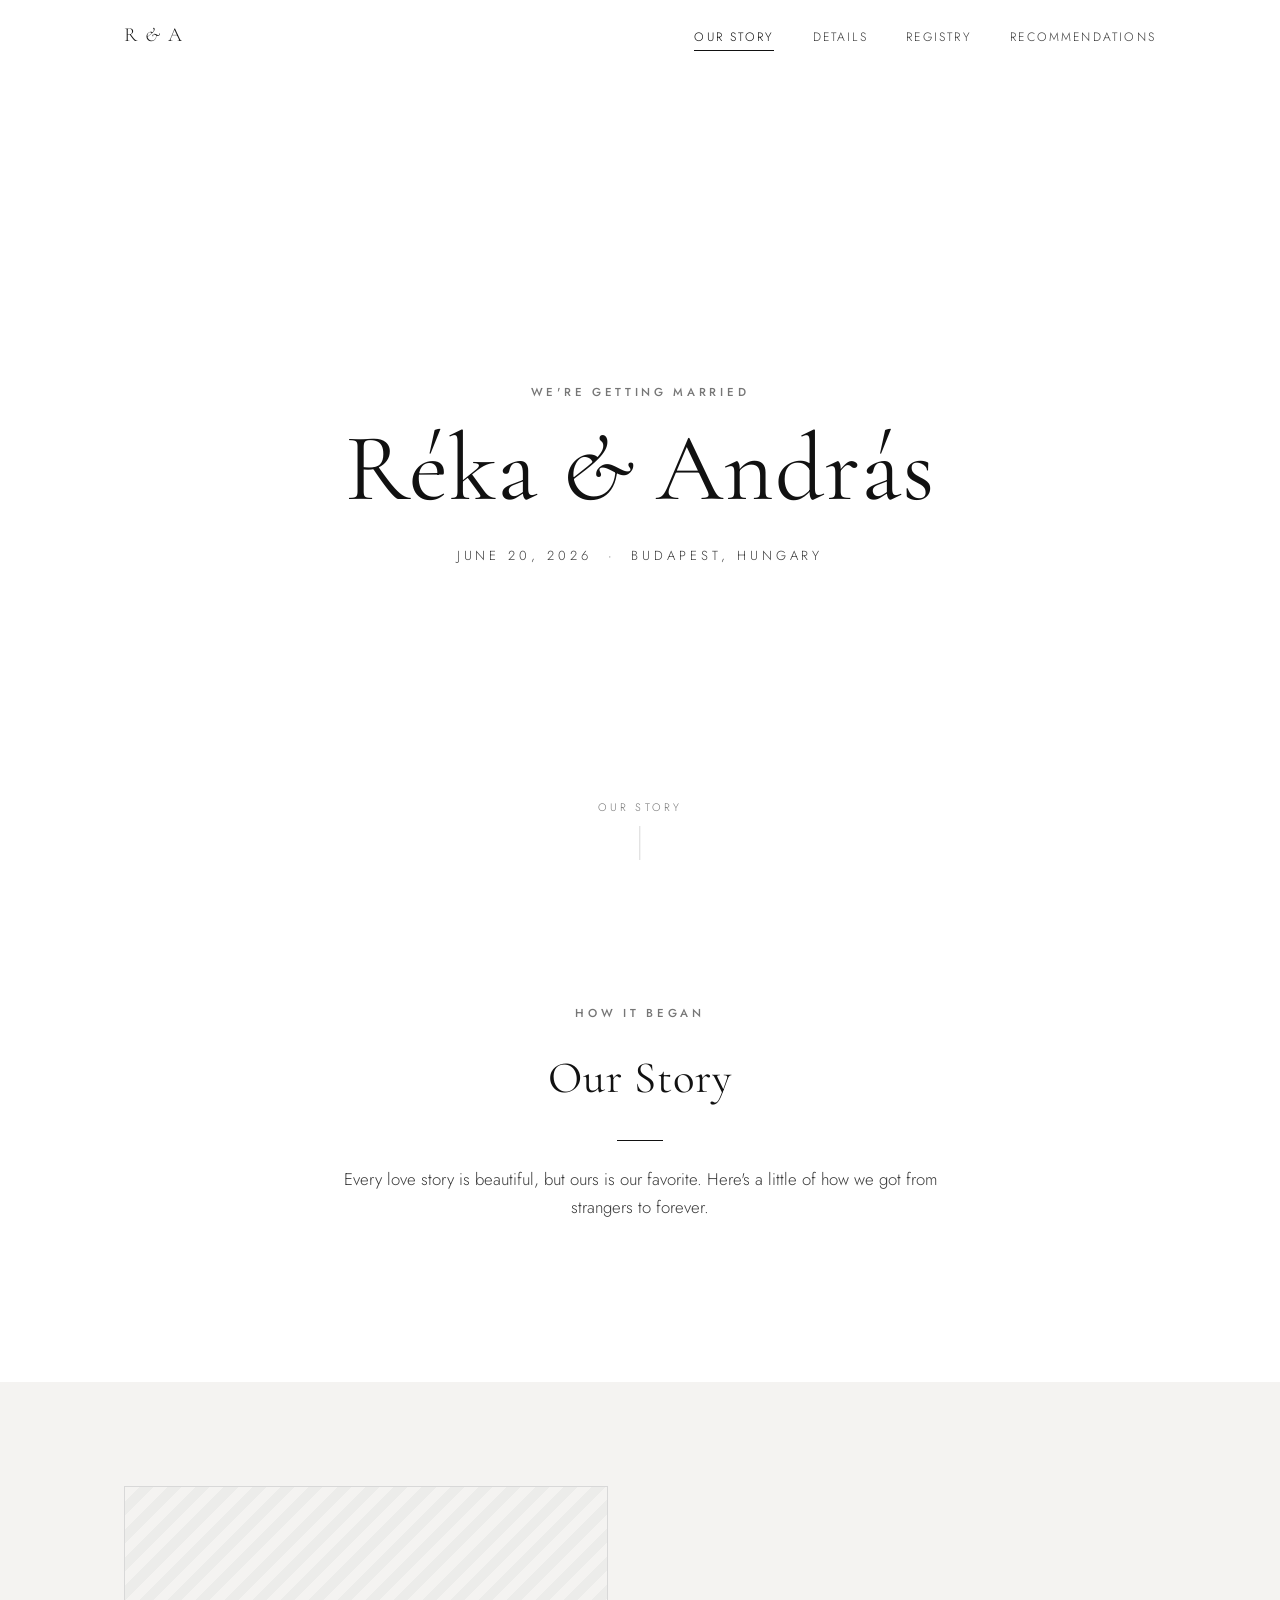
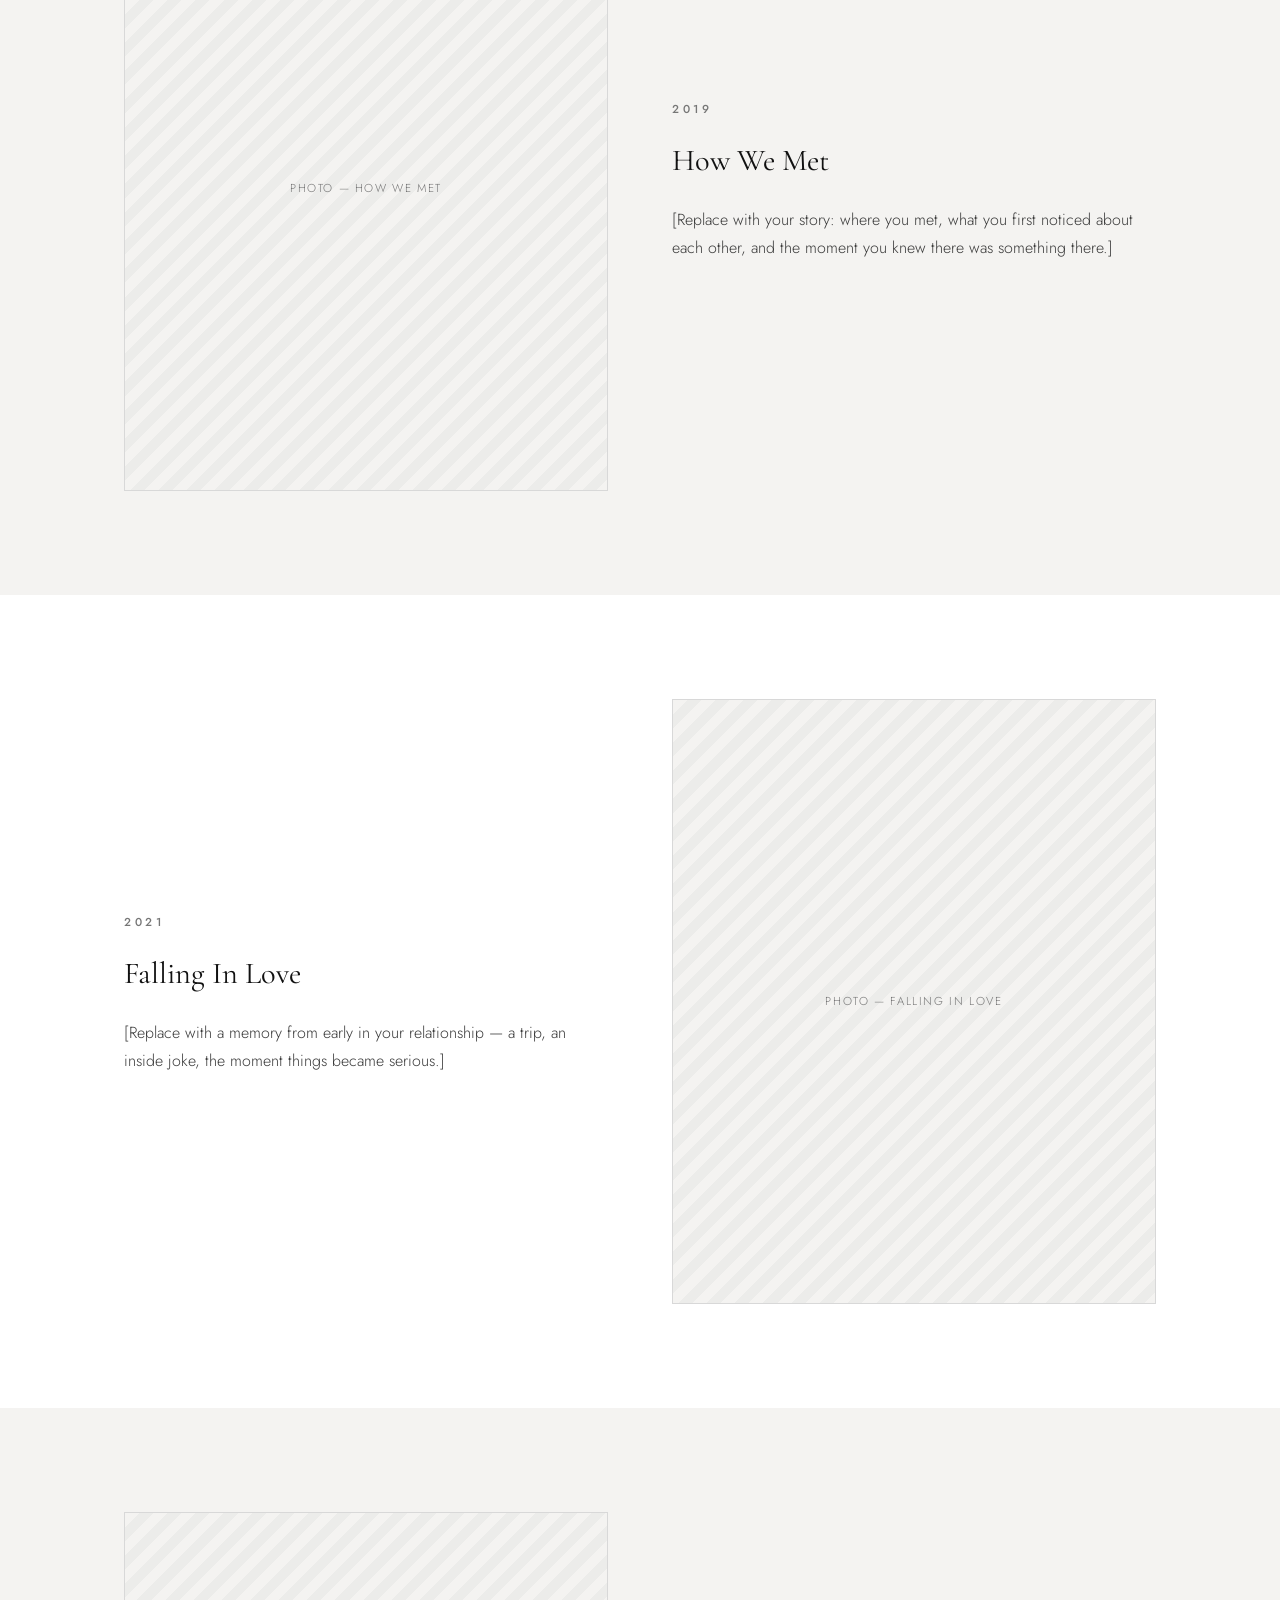
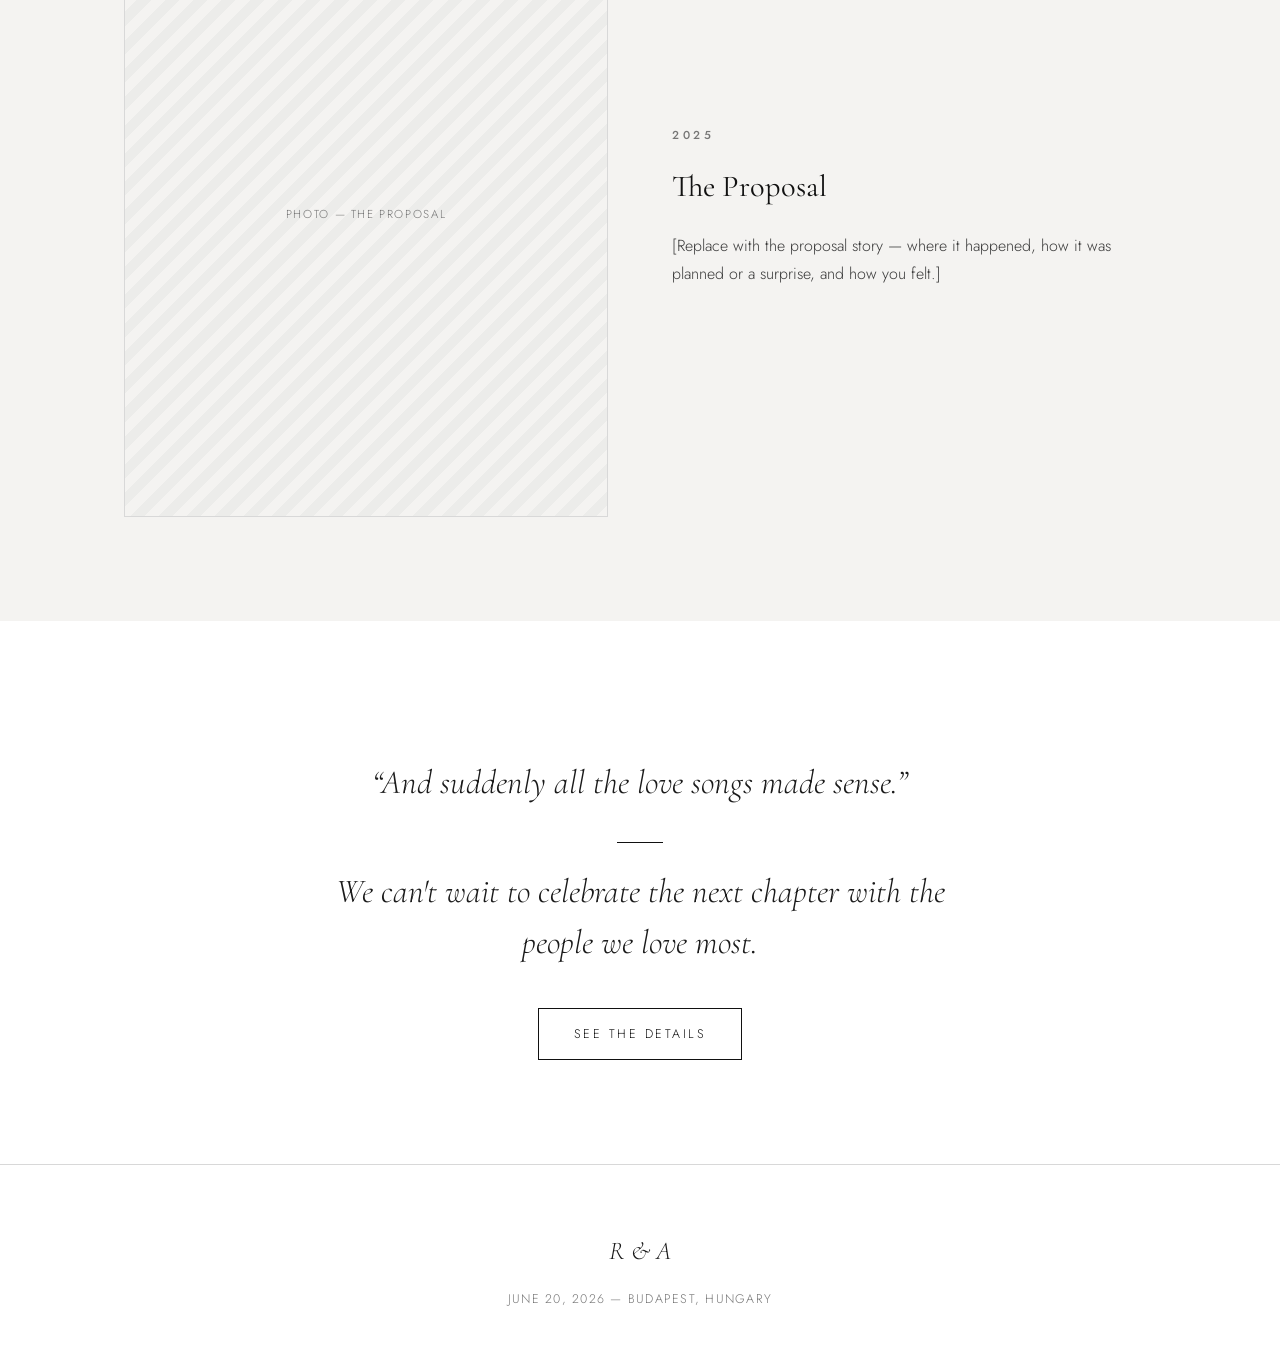
==== index.html @ a6213f03 "Initial wedding website: story, details, registry, recommendations pages Black and white elegant sta" ====
<!DOCTYPE html>
<html lang="en">
<head>
<meta charset="UTF-8">
<meta name="viewport" content="width=device-width, initial-scale=1.0">
<title>Réka &amp; András | Our Wedding</title>
<meta name="description" content="Join us as we celebrate our wedding — our story, the details, and everything you need to know.">
<link rel="stylesheet" href="css/style.css">
</head>
<body>

<header class="site-header">
  <div class="nav-inner">
    <a href="index.html" class="brand">R <span class="ampersand">&amp;</span> A</a>
    <nav>
      <ul class="nav-links">
        <li><a href="index.html">Our Story</a></li>
        <li><a href="info.html">Details</a></li>
        <li><a href="registry.html">Registry</a></li>
        <li><a href="recommendations.html">Recommendations</a></li>
      </ul>
    </nav>
    <button class="nav-toggle" aria-label="Toggle menu">
      <span></span><span></span><span></span>
    </button>
  </div>
</header>

<section class="hero">
  <span class="eyebrow">We're Getting Married</span>
  <h1 class="hero-names">Réka <span class="ampersand">&amp;</span> András</h1>
  <p class="hero-date">June 20, 2026 &nbsp;·&nbsp; Budapest, Hungary</p>
  <div class="hero-scroll">Our Story</div>
</section>

<section>
  <div class="container">
    <div class="section-header reveal">
      <span class="eyebrow">How It Began</span>
      <h2 class="section-title">Our Story</h2>
      <hr class="rule center">
      <p class="section-lede" style="margin-left:auto;margin-right:auto;">
        Every love story is beautiful, but ours is our favorite. Here's a little
        of how we got from strangers to forever.
      </p>
    </div>
  </div>
</section>

<section class="alt-bg">
  <div class="container">
    <div class="story-grid reveal">
      <div class="story-media">
        <div class="img-placeholder" data-label="how-we-met.jpg">Photo — How We Met</div>
      </div>
      <div class="story-text">
        <span class="eyebrow">2019</span>
        <h3>How We Met</h3>
        <p>
          [Replace with your story: where you met, what you first noticed about
          each other, and the moment you knew there was something there.]
        </p>
      </div>
    </div>
  </div>
</section>

<section>
  <div class="container">
    <div class="story-grid reverse reveal">
      <div class="story-media">
        <div class="img-placeholder" data-label="the-relationship.jpg">Photo — Falling In Love</div>
      </div>
      <div class="story-text">
        <span class="eyebrow">2021</span>
        <h3>Falling In Love</h3>
        <p>
          [Replace with a memory from early in your relationship — a trip, an
          inside joke, the moment things became serious.]
        </p>
      </div>
    </div>
  </div>
</section>

<section class="alt-bg">
  <div class="container">
    <div class="story-grid reveal">
      <div class="story-media">
        <div class="img-placeholder" data-label="the-proposal.jpg">Photo — The Proposal</div>
      </div>
      <div class="story-text">
        <span class="eyebrow">2025</span>
        <h3>The Proposal</h3>
        <p>
          [Replace with the proposal story — where it happened, how it was
          planned or a surprise, and how you felt.]
        </p>
      </div>
    </div>
  </div>
</section>

<section>
  <div class="container">
    <div class="quote-block reveal">
      <p>&ldquo;And suddenly all the love songs made sense.&rdquo;</p>
      <hr class="rule center">
      <p class="section-lede" style="margin:0 auto;">
        We can't wait to celebrate the next chapter with the people we love most.
      </p>
      <div style="margin-top:2.5rem;">
        <a href="info.html" class="btn">See The Details</a>
      </div>
    </div>
  </div>
</section>

<footer class="site-footer">
  <span class="ampersand">R &amp; A</span>
  <p>June 20, 2026 — Budapest, Hungary</p>
</footer>

<script src="js/main.js"></script>
</body>
</html>
---- css/style.css ----
/* ==========================================================================
   Wedding Website — Design System
   Black & white, classy, timeless.
   ========================================================================== */

@import url('https://fonts.googleapis.com/css2?family=Cormorant+Garamond:ital,wght@0,300;0,400;0,500;0,600;1,400&family=Jost:wght@300;400;500;600&display=swap');

:root {
  --black: #111111;
  --off-black: #1a1a1a;
  --charcoal: #3a3a3a;
  --gray: #767676;
  --line: #d8d8d8;
  --pale: #f4f3f1;
  --white: #ffffff;

  --font-display: 'Cormorant Garamond', 'Times New Roman', serif;
  --font-body: 'Jost', 'Helvetica Neue', Arial, sans-serif;

  --max-width: 1160px;
  --gutter: clamp(1.25rem, 5vw, 4rem);

  --transition: 0.5s cubic-bezier(0.4, 0, 0.2, 1);
}

* {
  box-sizing: border-box;
}

html {
  scroll-behavior: smooth;
}

body {
  margin: 0;
  background: var(--white);
  color: var(--off-black);
  font-family: var(--font-body);
  font-weight: 300;
  font-size: 16px;
  line-height: 1.7;
  -webkit-font-smoothing: antialiased;
  -moz-osx-font-smoothing: grayscale;
}

img {
  max-width: 100%;
  display: block;
}

a {
  color: inherit;
  text-decoration: none;
}

.container {
  max-width: var(--max-width);
  margin: 0 auto;
  padding: 0 var(--gutter);
}

/* ---------- Typography ---------- */

h1, h2, h3, h4 {
  font-family: var(--font-display);
  font-weight: 400;
  margin: 0;
  color: var(--black);
}

.eyebrow {
  display: block;
  font-family: var(--font-body);
  font-size: 0.72rem;
  font-weight: 500;
  letter-spacing: 0.32em;
  text-transform: uppercase;
  color: var(--gray);
  margin-bottom: 1rem;
}

.section-title {
  font-size: clamp(2rem, 4vw, 2.8rem);
  letter-spacing: 0.02em;
  margin-bottom: 1.5rem;
}

.section-lede {
  max-width: 620px;
  color: var(--charcoal);
  font-weight: 300;
  font-size: 1.05rem;
}

.rule {
  width: 46px;
  height: 1px;
  background: var(--black);
  border: 0;
  margin: 1.5rem 0;
}

.rule.center {
  margin-left: auto;
  margin-right: auto;
}

.ampersand {
  font-family: var(--font-display);
  font-style: italic;
}

/* ---------- Buttons / links ---------- */

.btn {
  display: inline-block;
  padding: 0.9rem 2.2rem;
  border: 1px solid var(--black);
  font-family: var(--font-body);
  font-size: 0.78rem;
  letter-spacing: 0.2em;
  text-transform: uppercase;
  color: var(--black);
  background: transparent;
  transition: background var(--transition), color var(--transition);
  cursor: pointer;
}

.btn:hover {
  background: var(--black);
  color: var(--white);
}

.btn.filled {
  background: var(--black);
  color: var(--white);
}

.btn.filled:hover {
  background: var(--off-black);
  opacity: 0.85;
}

.text-link {
  border-bottom: 1px solid var(--gray);
  padding-bottom: 2px;
  font-size: 0.9rem;
  letter-spacing: 0.04em;
  transition: border-color var(--transition), color var(--transition);
}

.text-link:hover {
  border-color: var(--black);
}

/* ---------- Navigation ---------- */

.site-header {
  position: fixed;
  top: 0;
  left: 0;
  right: 0;
  z-index: 500;
  background: rgba(255, 255, 255, 0.92);
  backdrop-filter: saturate(180%) blur(10px);
  border-bottom: 1px solid transparent;
  transition: border-color var(--transition);
}

.site-header.scrolled {
  border-bottom-color: var(--line);
}

.nav-inner {
  max-width: var(--max-width);
  margin: 0 auto;
  padding: 1.15rem var(--gutter);
  display: flex;
  align-items: center;
  justify-content: space-between;
}

.brand {
  font-family: var(--font-display);
  font-size: 1.25rem;
  letter-spacing: 0.08em;
  white-space: nowrap;
}

.nav-links {
  display: flex;
  gap: 2.4rem;
  list-style: none;
  margin: 0;
  padding: 0;
}

.nav-links a {
  font-size: 0.76rem;
  letter-spacing: 0.18em;
  text-transform: uppercase;
  color: var(--charcoal);
  padding-bottom: 4px;
  border-bottom: 1px solid transparent;
  transition: color var(--transition), border-color var(--transition);
}

.nav-links a:hover,
.nav-links a.active {
  color: var(--black);
  border-bottom-color: var(--black);
}

.nav-toggle {
  display: none;
  background: none;
  border: none;
  cursor: pointer;
  width: 28px;
  height: 20px;
  position: relative;
  z-index: 620;
  padding: 0;
}

.nav-toggle span {
  position: absolute;
  left: 0;
  width: 100%;
  height: 1px;
  background: var(--black);
  transition: transform var(--transition), opacity var(--transition), top var(--transition);
}

.nav-toggle span:nth-child(1) { top: 0; }
.nav-toggle span:nth-child(2) { top: 9px; }
.nav-toggle span:nth-child(3) { top: 18px; }

.nav-toggle.open span:nth-child(1) { top: 9px; transform: rotate(45deg); }
.nav-toggle.open span:nth-child(2) { opacity: 0; }
.nav-toggle.open span:nth-child(3) { top: 9px; transform: rotate(-45deg); }

@media (max-width: 860px) {
  .nav-links {
    position: fixed;
    top: 0;
    right: 0;
    height: 100vh;
    width: min(78vw, 340px);
    background: var(--white);
    flex-direction: column;
    justify-content: center;
    align-items: flex-start;
    gap: 2rem;
    padding: 2rem var(--gutter);
    transform: translateX(100%);
    transition: transform var(--transition);
    box-shadow: -8px 0 30px rgba(0,0,0,0.06);
    z-index: 610;
  }

  .nav-links.open {
    transform: translateX(0);
  }

  .nav-toggle {
    display: block;
  }
}

/* ---------- Hero ---------- */

.hero {
  min-height: 100vh;
  display: flex;
  flex-direction: column;
  align-items: center;
  justify-content: center;
  text-align: center;
  padding: 8rem var(--gutter) 4rem;
  position: relative;
}

.hero-names {
  font-size: clamp(2.8rem, 9vw, 6rem);
  line-height: 1.05;
  letter-spacing: 0.01em;
}

.hero-date {
  margin-top: 1.6rem;
  font-family: var(--font-body);
  font-size: 0.82rem;
  letter-spacing: 0.3em;
  text-transform: uppercase;
  color: var(--charcoal);
}

.hero-scroll {
  position: absolute;
  bottom: 2.5rem;
  left: 50%;
  transform: translateX(-50%);
  font-size: 0.68rem;
  letter-spacing: 0.28em;
  text-transform: uppercase;
  color: var(--gray);
  display: flex;
  flex-direction: column;
  align-items: center;
  gap: 0.6rem;
}

.hero-scroll::after {
  content: '';
  width: 1px;
  height: 34px;
  background: var(--line);
  animation: scrollLine 2.2s ease-in-out infinite;
}

@keyframes scrollLine {
  0% { transform: scaleY(0); transform-origin: top; opacity: 0; }
  40% { transform: scaleY(1); transform-origin: top; opacity: 1; }
  60% { transform: scaleY(1); transform-origin: bottom; opacity: 1; }
  100% { transform: scaleY(0); transform-origin: bottom; opacity: 0; }
}

/* ---------- Sections ---------- */

section {
  padding: 6.5rem 0;
}

.section-header {
  text-align: center;
  max-width: 640px;
  margin: 0 auto 3.5rem;
}

.alt-bg {
  background: var(--pale);
}

.divider-frame {
  border-top: 1px solid var(--line);
  border-bottom: 1px solid var(--line);
}

/* ---------- Reveal animation ---------- */

.reveal {
  opacity: 0;
  transform: translateY(24px);
  transition: opacity 0.9s ease, transform 0.9s ease;
}

.reveal.is-visible {
  opacity: 1;
  transform: translateY(0);
}

/* ---------- Story page ---------- */

.story-grid {
  display: grid;
  grid-template-columns: 1fr 1fr;
  gap: 4rem;
  align-items: center;
}

.story-grid.reverse .story-media {
  order: 2;
}

.story-media img {
  width: 100%;
  aspect-ratio: 4/5;
  object-fit: cover;
}

.story-text h3 {
  font-size: 1.9rem;
  margin-bottom: 1.2rem;
}

.story-text p {
  color: var(--charcoal);
}

@media (max-width: 760px) {
  .story-grid,
  .story-grid.reverse .story-media {
    order: initial;
  }
  .story-grid {
    grid-template-columns: 1fr;
    gap: 2rem;
  }
}

/* ---------- Image placeholders (until real photos are added) ---------- */

.img-placeholder {
  width: 100%;
  aspect-ratio: 4/5;
  background: repeating-linear-gradient(
    135deg,
    var(--pale),
    var(--pale) 10px,
    #ececea 10px,
    #ececea 20px
  );
  border: 1px solid var(--line);
  display: flex;
  align-items: center;
  justify-content: center;
  text-align: center;
  color: var(--gray);
  font-size: 0.72rem;
  letter-spacing: 0.14em;
  text-transform: uppercase;
  padding: 1rem;
}

.venue-gallery .img-placeholder,
.hero-media .img-placeholder {
  aspect-ratio: 1/1;
}

.hero-media .img-placeholder {
  aspect-ratio: 16/9;
}

/* ---------- Quote ---------- */

.quote-block {
  text-align: center;
  max-width: 760px;
  margin: 0 auto;
}

.quote-block p {
  font-family: var(--font-display);
  font-style: italic;
  font-size: clamp(1.5rem, 3vw, 2.1rem);
  color: var(--off-black);
  line-height: 1.5;
}

/* ---------- Timeline ---------- */

.timeline {
  max-width: 640px;
  margin: 0 auto;
}

.timeline-item {
  display: grid;
  grid-template-columns: 110px 1px 1fr;
  gap: 2rem;
  position: relative;
  padding-bottom: 3rem;
}

.timeline-item:last-child {
  padding-bottom: 0;
}

.timeline-time {
  font-family: var(--font-display);
  font-size: 1.3rem;
  text-align: right;
  padding-top: 0.1rem;
  white-space: nowrap;
}

.timeline-rail {
  position: relative;
  background: var(--line);
}

.timeline-rail::before {
  content: '';
  position: absolute;
  top: 0.4rem;
  left: 50%;
  transform: translateX(-50%);
  width: 9px;
  height: 9px;
  border-radius: 50%;
  border: 1px solid var(--black);
  background: var(--white);
}

.timeline-item:last-child .timeline-rail {
  background: transparent;
}

.timeline-body h4 {
  font-size: 1.15rem;
  letter-spacing: 0.04em;
  text-transform: uppercase;
  margin-bottom: 0.4rem;
}

.timeline-body p {
  color: var(--charcoal);
  font-size: 0.95rem;
  margin: 0;
}

@media (max-width: 560px) {
  .timeline-item {
    grid-template-columns: 70px 1px 1fr;
    gap: 1.2rem;
  }
  .timeline-time {
    font-size: 1.05rem;
  }
}

/* ---------- Event cards ---------- */

.event-grid {
  display: grid;
  grid-template-columns: repeat(2, 1fr);
  gap: 1px;
  background: var(--line);
  border: 1px solid var(--line);
}

.event-card {
  background: var(--white);
  padding: 3rem 2.5rem;
  text-align: center;
}

.event-card .eyebrow {
  margin-bottom: 1.4rem;
}

.event-card h3 {
  font-size: 1.8rem;
  margin-bottom: 0.8rem;
}

.event-card p {
  color: var(--charcoal);
  font-size: 0.94rem;
  margin: 0.2rem 0;
}

@media (max-width: 700px) {
  .event-grid {
    grid-template-columns: 1fr;
  }
}

/* ---------- Palette swatches ---------- */

.palette-row {
  display: flex;
  justify-content: center;
  gap: 1.6rem;
  flex-wrap: wrap;
}

.swatch {
  text-align: center;
}

.swatch-color {
  width: 84px;
  height: 84px;
  border-radius: 50%;
  border: 1px solid var(--line);
  margin: 0 auto 1rem;
}

.swatch-label {
  font-size: 0.72rem;
  letter-spacing: 0.14em;
  text-transform: uppercase;
  color: var(--charcoal);
}

/* ---------- Map + gallery ---------- */

.map-frame {
  width: 100%;
  aspect-ratio: 16/8;
  border: 1px solid var(--line);
  filter: grayscale(1) contrast(1.05);
}

.venue-gallery {
  display: grid;
  grid-template-columns: repeat(4, 1fr);
  gap: 0.6rem;
  margin-top: 2.5rem;
}

.venue-gallery a {
  display: block;
  overflow: hidden;
  aspect-ratio: 1/1;
}

.venue-gallery img {
  width: 100%;
  height: 100%;
  object-fit: cover;
  transition: transform 0.6s ease;
}

.venue-gallery a:hover img {
  transform: scale(1.06);
}

@media (max-width: 700px) {
  .venue-gallery {
    grid-template-columns: repeat(2, 1fr);
  }
}

/* Lightbox */

.lightbox {
  position: fixed;
  inset: 0;
  background: rgba(10,10,10,0.94);
  display: flex;
  align-items: center;
  justify-content: center;
  z-index: 1000;
  opacity: 0;
  pointer-events: none;
  transition: opacity 0.35s ease;
}

.lightbox.open {
  opacity: 1;
  pointer-events: auto;
}

.lightbox img {
  max-width: 88vw;
  max-height: 84vh;
  object-fit: contain;
}

.lightbox-close {
  position: absolute;
  top: 2rem;
  right: 2.5rem;
  color: var(--white);
  font-size: 1.6rem;
  background: none;
  border: none;
  cursor: pointer;
  font-family: var(--font-body);
  letter-spacing: 0.1em;
}

/* ---------- Registry ---------- */

.registry-grid {
  display: grid;
  grid-template-columns: repeat(auto-fit, minmax(280px, 1fr));
  gap: 1px;
  background: var(--line);
  border: 1px solid var(--line);
}

.registry-card {
  background: var(--white);
  padding: 3rem 2.4rem;
  text-align: center;
  display: flex;
  flex-direction: column;
  align-items: center;
}

.registry-card h3 {
  font-size: 1.6rem;
  margin: 1rem 0 0.9rem;
}

.registry-card p {
  color: var(--charcoal);
  font-size: 0.92rem;
  flex-grow: 1;
  margin-bottom: 1.8rem;
}

.registry-icon {
  width: 36px;
  height: 36px;
  border: 1px solid var(--black);
  border-radius: 50%;
  display: flex;
  align-items: center;
  justify-content: center;
  font-family: var(--font-display);
  font-style: italic;
  font-size: 1.1rem;
}

/* ---------- Recommendations ---------- */

.rec-tabs {
  display: flex;
  justify-content: center;
  gap: 0.5rem;
  margin-bottom: 3.5rem;
  flex-wrap: wrap;
}

.rec-tab {
  padding: 0.7rem 1.6rem;
  border: 1px solid var(--line);
  font-size: 0.75rem;
  letter-spacing: 0.16em;
  text-transform: uppercase;
  cursor: pointer;
  background: var(--white);
  color: var(--charcoal);
  transition: all var(--transition);
}

.rec-tab:hover {
  border-color: var(--black);
  color: var(--black);
}

.rec-tab.active {
  background: var(--black);
  color: var(--white);
  border-color: var(--black);
}

.rec-panel {
  display: none;
}

.rec-panel.active {
  display: block;
}

.rec-list {
  display: grid;
  grid-template-columns: repeat(2, 1fr);
  gap: 2.5rem 3rem;
}

.rec-item {
  border-top: 1px solid var(--line);
  padding-top: 1.4rem;
}

.rec-item h4 {
  font-size: 1.25rem;
  margin-bottom: 0.35rem;
}

.rec-item .rec-tag {
  display: inline-block;
  font-size: 0.68rem;
  letter-spacing: 0.16em;
  text-transform: uppercase;
  color: var(--gray);
  margin-bottom: 0.6rem;
}

.rec-item p {
  color: var(--charcoal);
  font-size: 0.92rem;
  margin: 0;
}

@media (max-width: 700px) {
  .rec-list {
    grid-template-columns: 1fr;
  }
}

/* ---------- Footer ---------- */

.site-footer {
  text-align: center;
  padding: 4rem var(--gutter) 3rem;
  border-top: 1px solid var(--line);
}

.site-footer .ampersand {
  font-size: 1.6rem;
  display: block;
  margin-bottom: 1rem;
}

.site-footer p {
  font-size: 0.78rem;
  letter-spacing: 0.1em;
  color: var(--gray);
  text-transform: uppercase;
}

/* ---------- Page hero (sub pages) ---------- */

.page-hero {
  padding: 9.5rem var(--gutter) 4rem;
  text-align: center;
}

.page-hero .eyebrow {
  justify-content: center;
  display: flex;
}

.page-hero h1 {
  font-size: clamp(2.4rem, 6vw, 3.6rem);
}
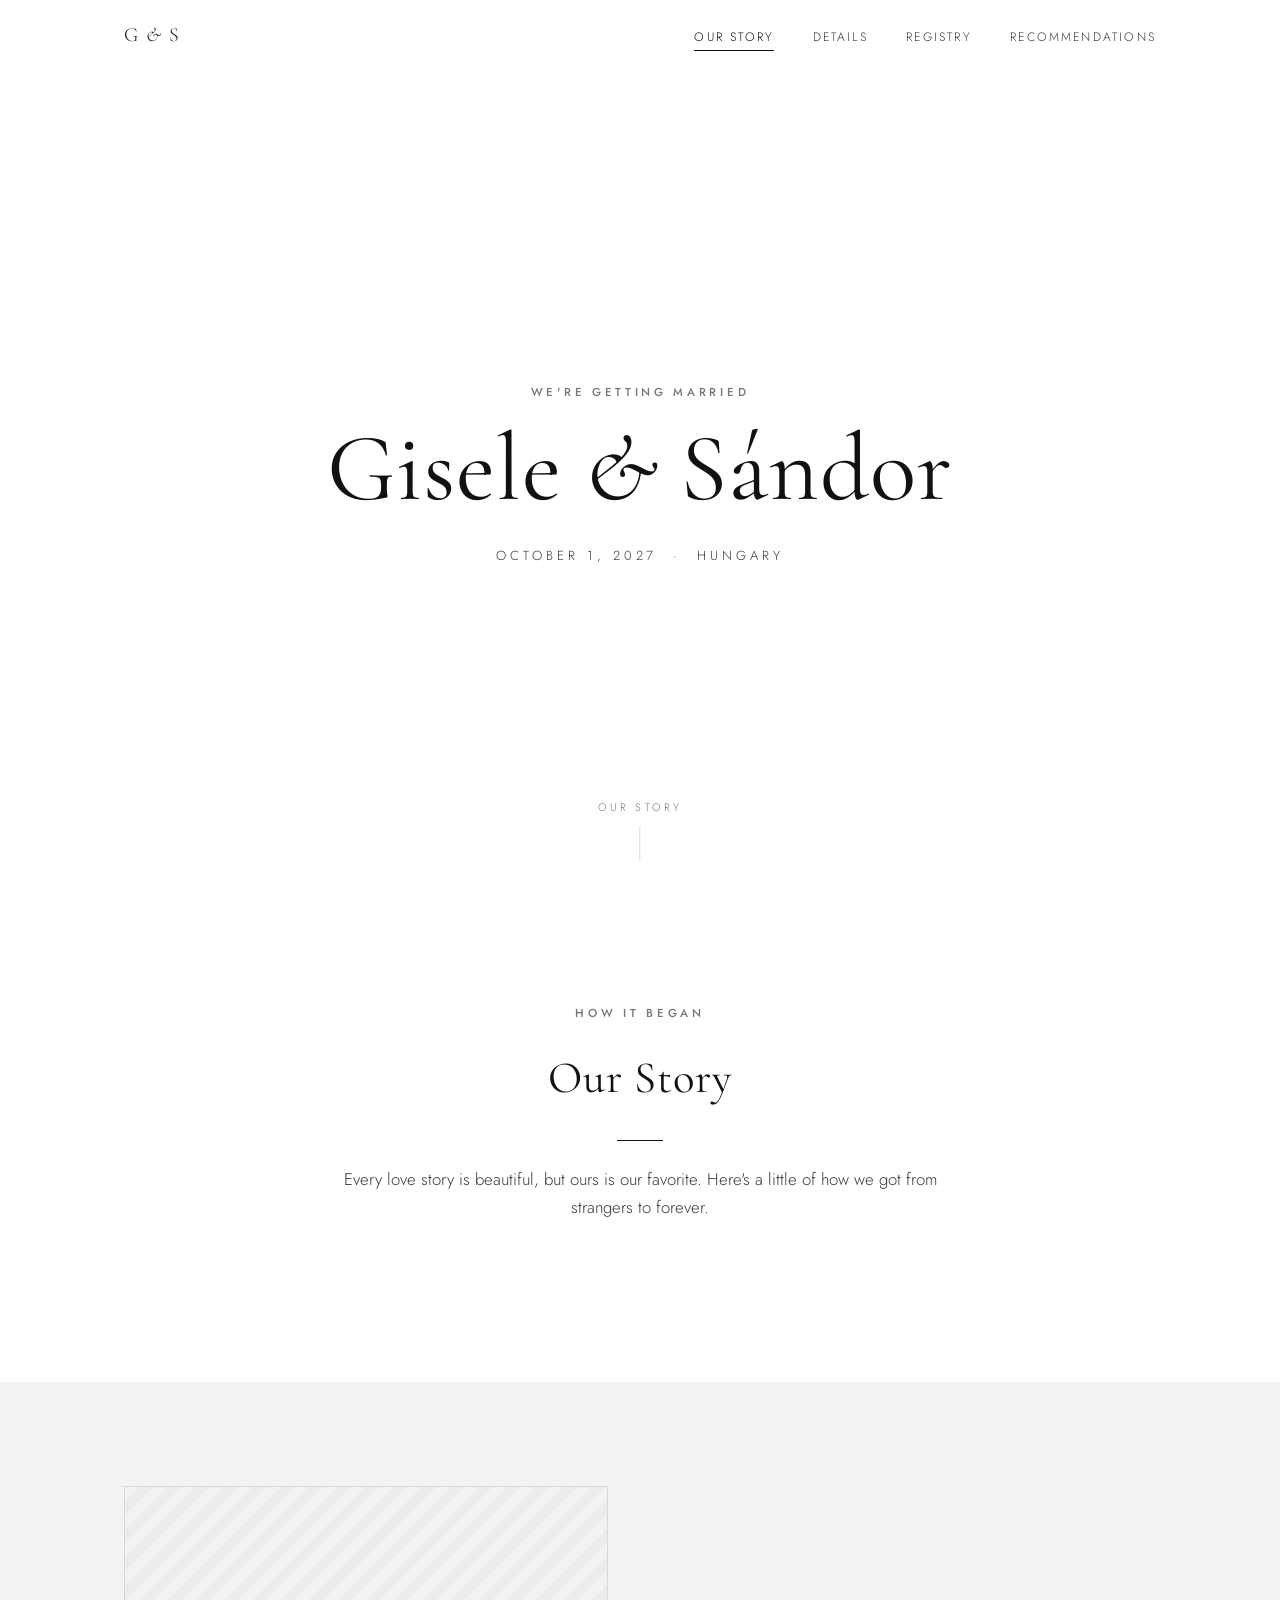
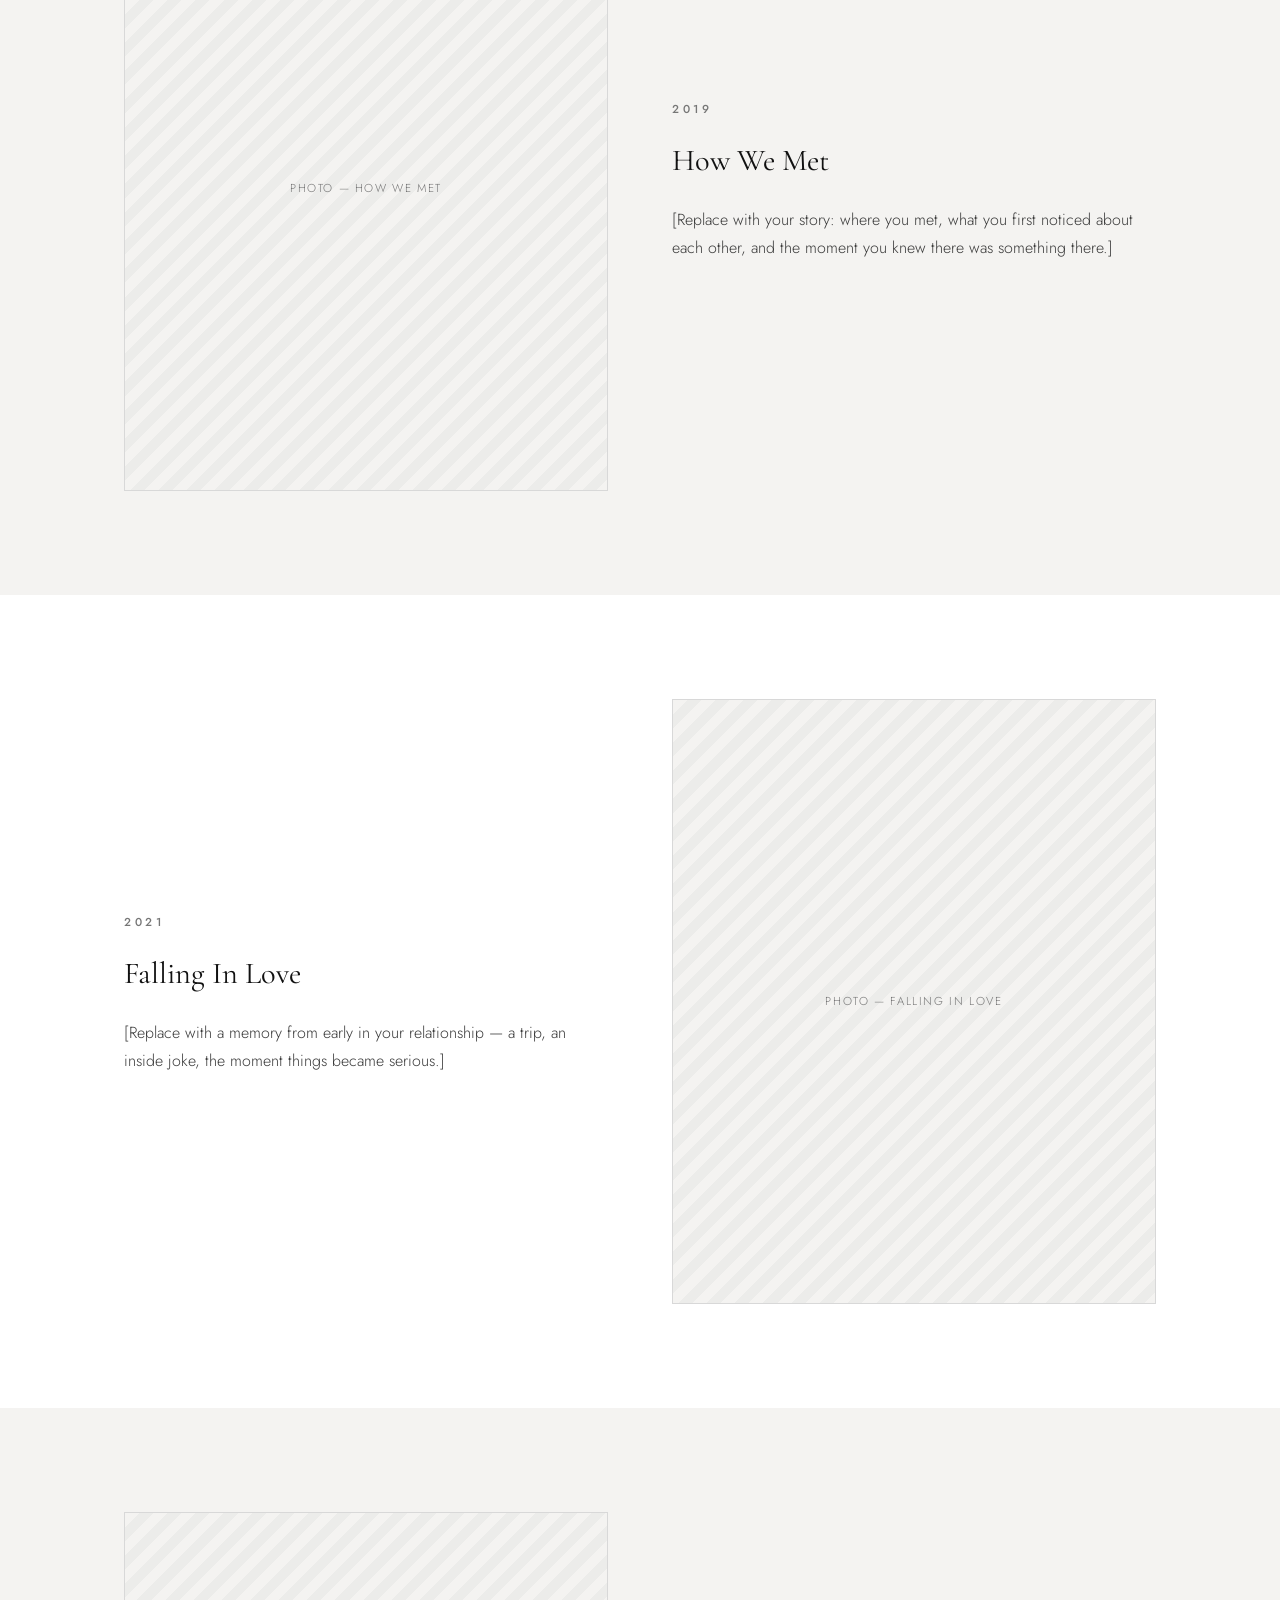
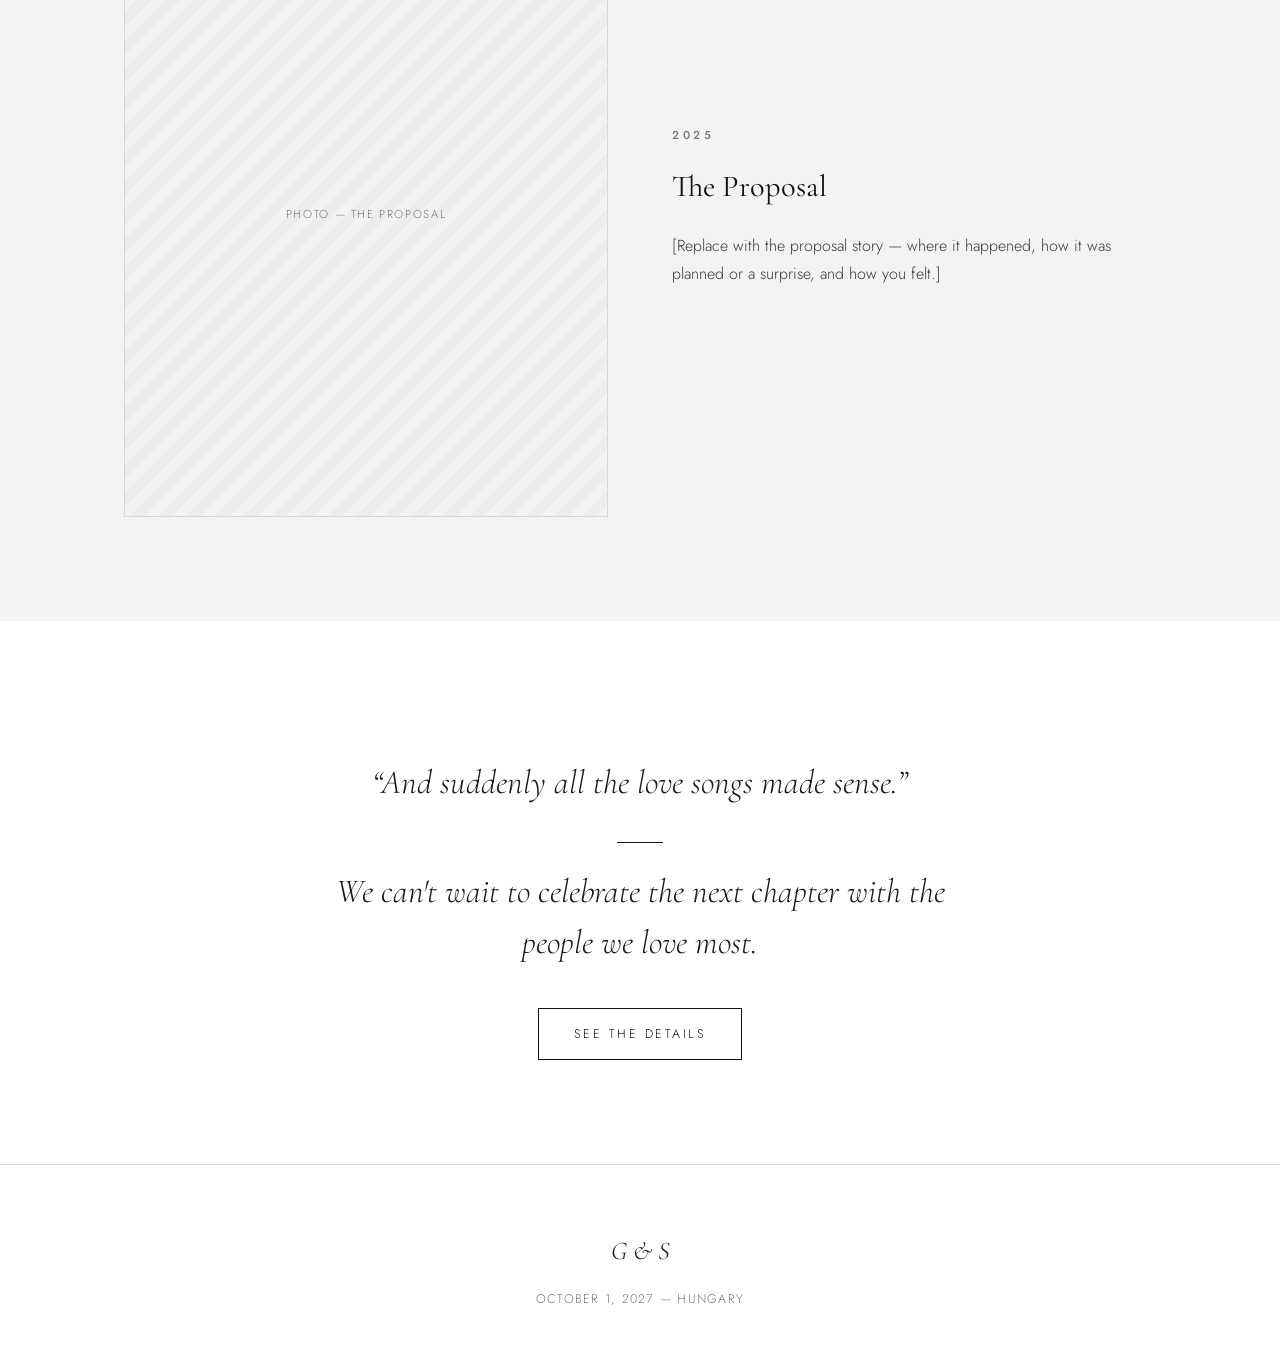
==== commit ebfffff3: "Personalize site with real names, date, and venue Gisele & Sándor, October 1 2027, Hilltop Borbirtok" ====
--- a/index.html
+++ b/index.html
@@ -3,7 +3,7 @@
 <head>
 <meta charset="UTF-8">
 <meta name="viewport" content="width=device-width, initial-scale=1.0">
-<title>Réka &amp; András | Our Wedding</title>
+<title>Gisele &amp; Sándor | Our Wedding</title>
 <meta name="description" content="Join us as we celebrate our wedding — our story, the details, and everything you need to know.">
 <link rel="stylesheet" href="css/style.css">
 </head>
@@ -11,7 +11,7 @@
 
 <header class="site-header">
   <div class="nav-inner">
-    <a href="index.html" class="brand">R <span class="ampersand">&amp;</span> A</a>
+    <a href="index.html" class="brand">G <span class="ampersand">&amp;</span> S</a>
     <nav>
       <ul class="nav-links">
         <li><a href="index.html">Our Story</a></li>
@@ -28,8 +28,8 @@
 
 <section class="hero">
   <span class="eyebrow">We're Getting Married</span>
-  <h1 class="hero-names">Réka <span class="ampersand">&amp;</span> András</h1>
-  <p class="hero-date">June 20, 2026 &nbsp;·&nbsp; Budapest, Hungary</p>
+  <h1 class="hero-names">Gisele <span class="ampersand">&amp;</span> Sándor</h1>
+  <p class="hero-date">October 1, 2027 &nbsp;·&nbsp; Hungary</p>
   <div class="hero-scroll">Our Story</div>
 </section>
 
@@ -117,8 +117,8 @@
 </section>
 
 <footer class="site-footer">
-  <span class="ampersand">R &amp; A</span>
-  <p>June 20, 2026 — Budapest, Hungary</p>
+  <span class="ampersand">G &amp; S</span>
+  <p>October 1, 2027 — Hungary</p>
 </footer>
 
 <script src="js/main.js"></script>
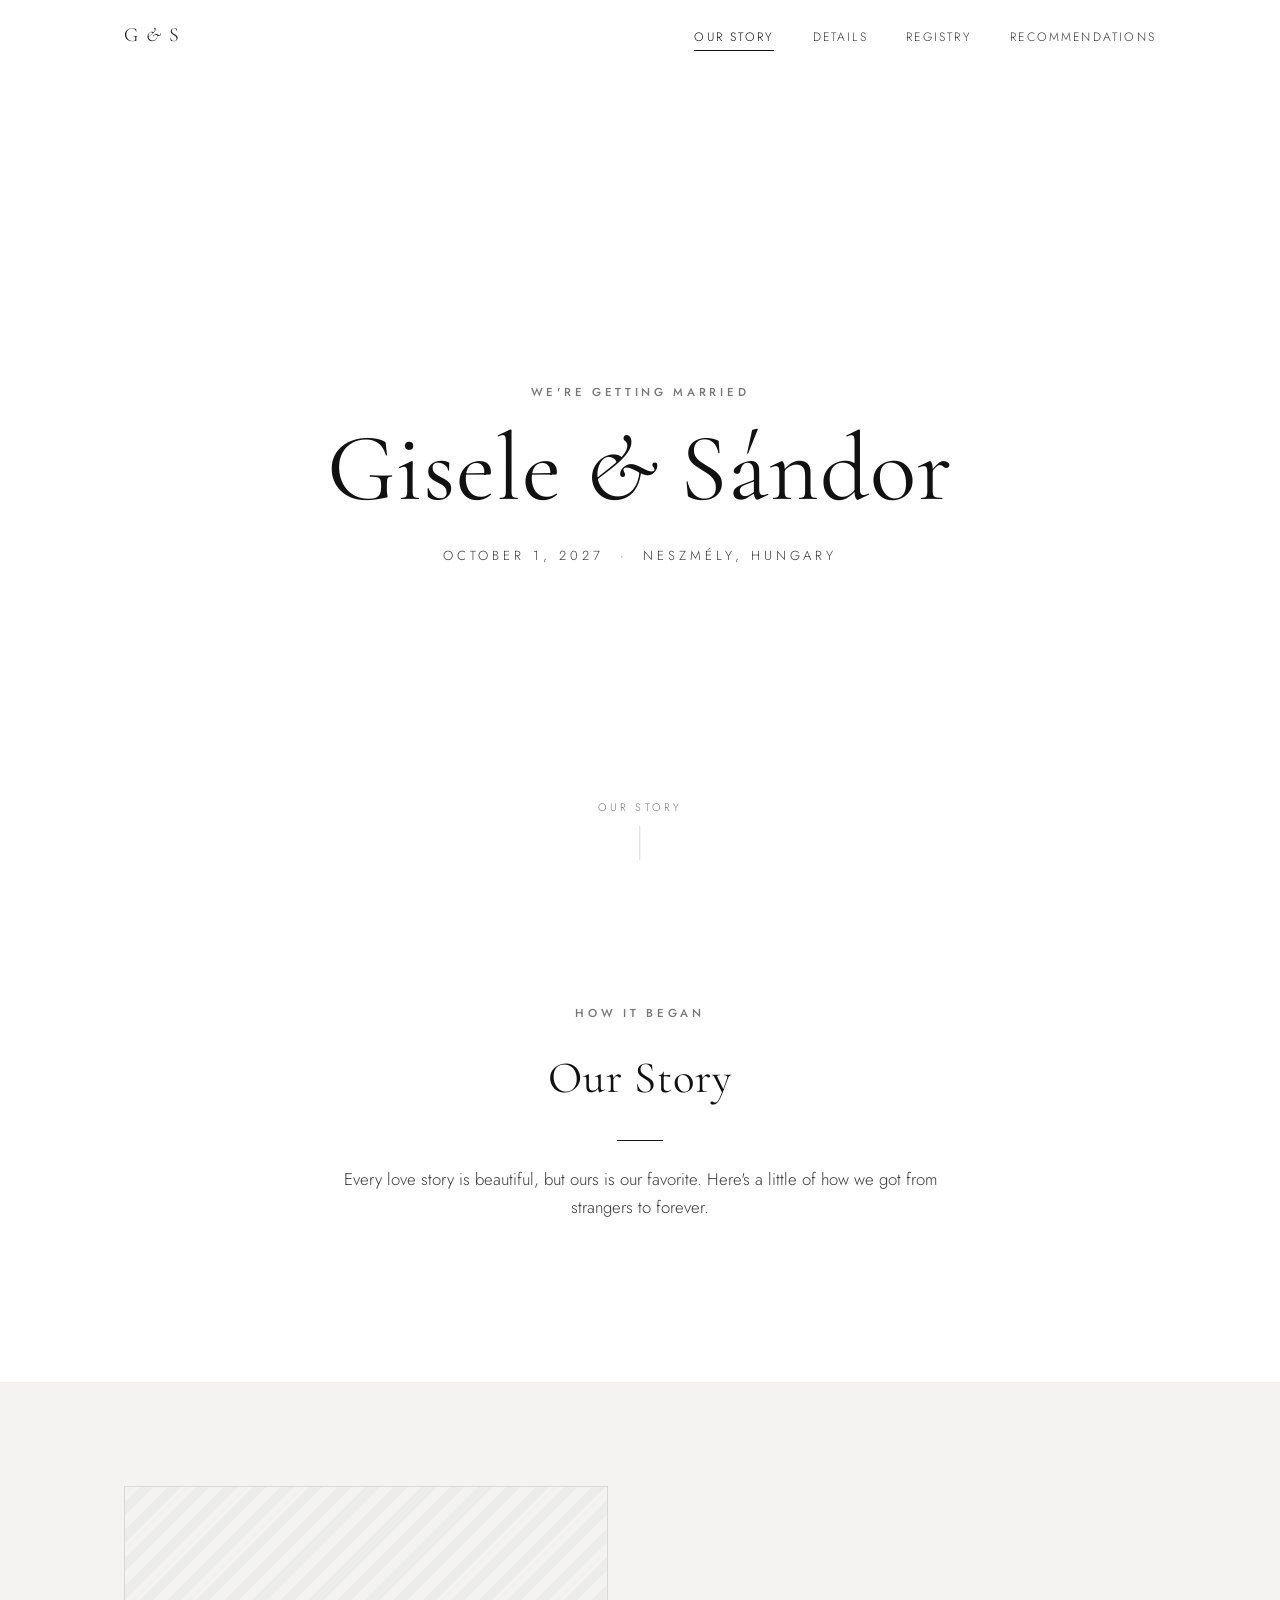
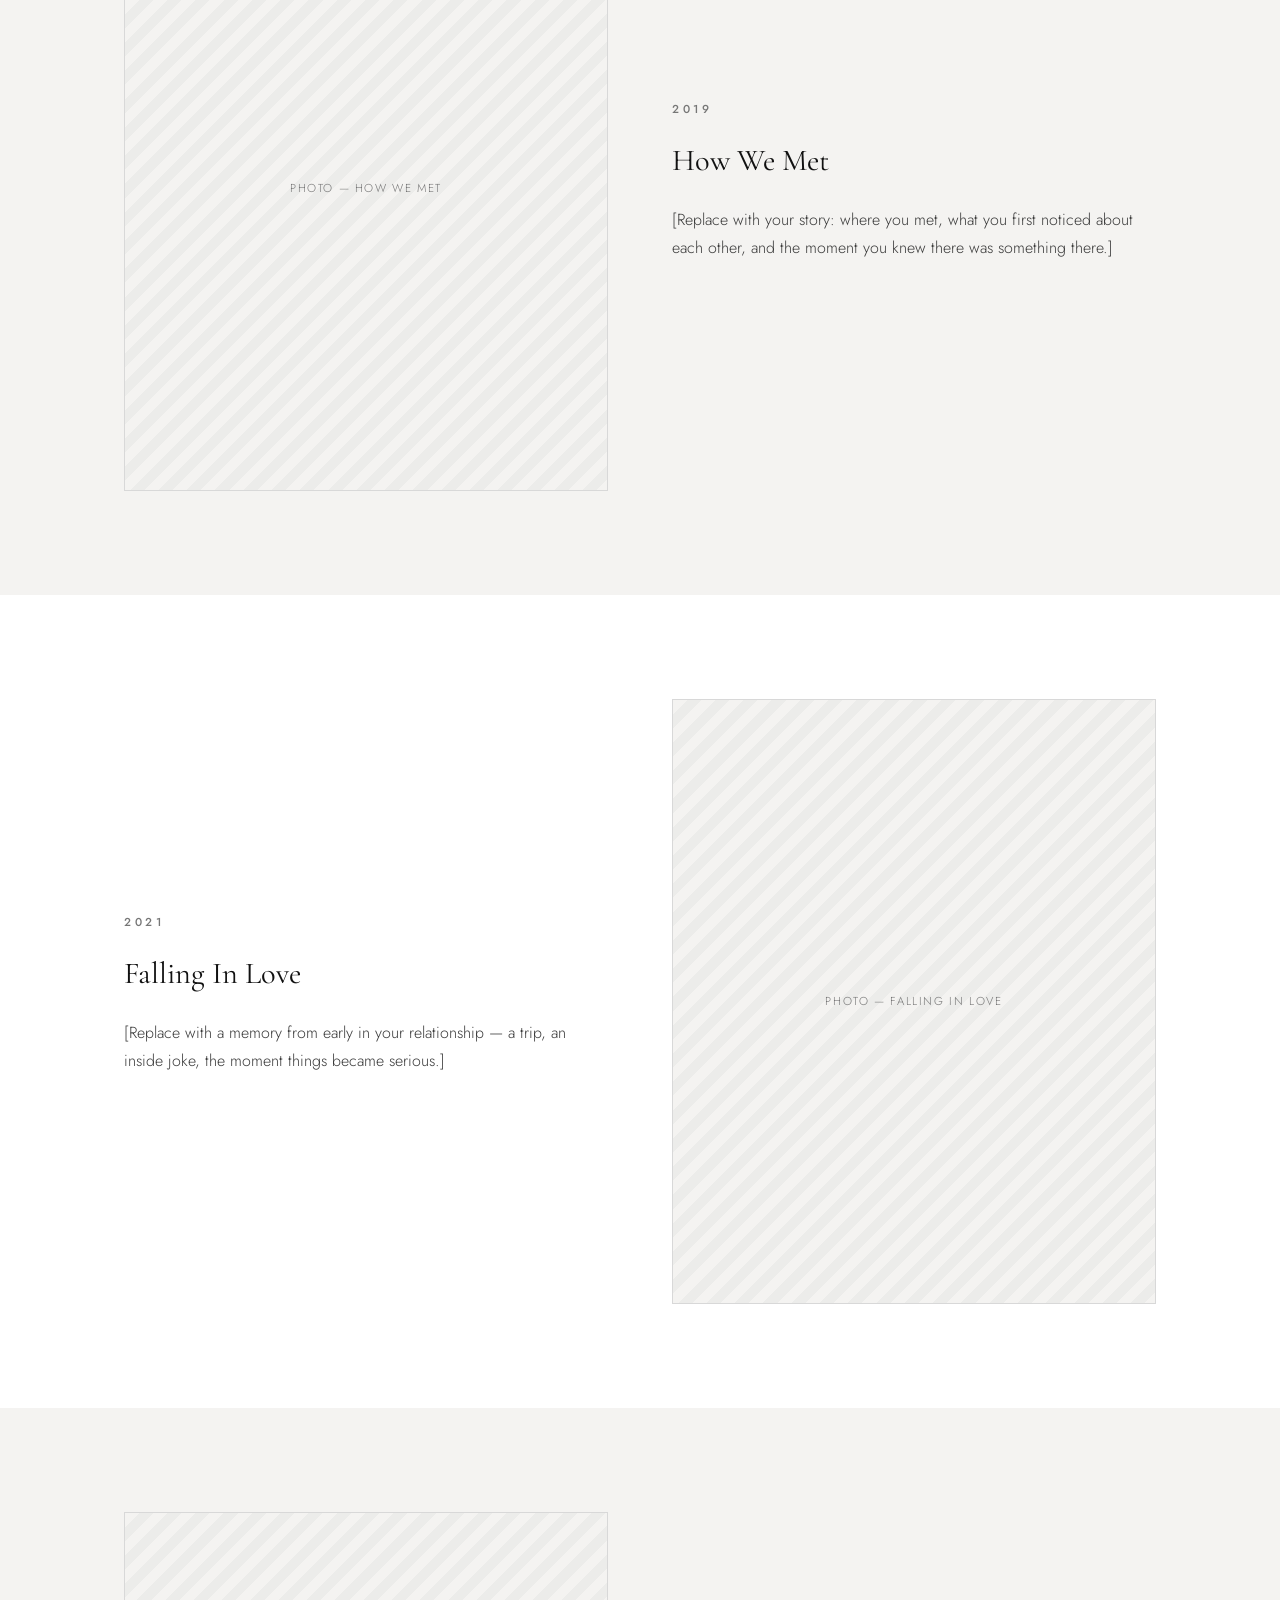
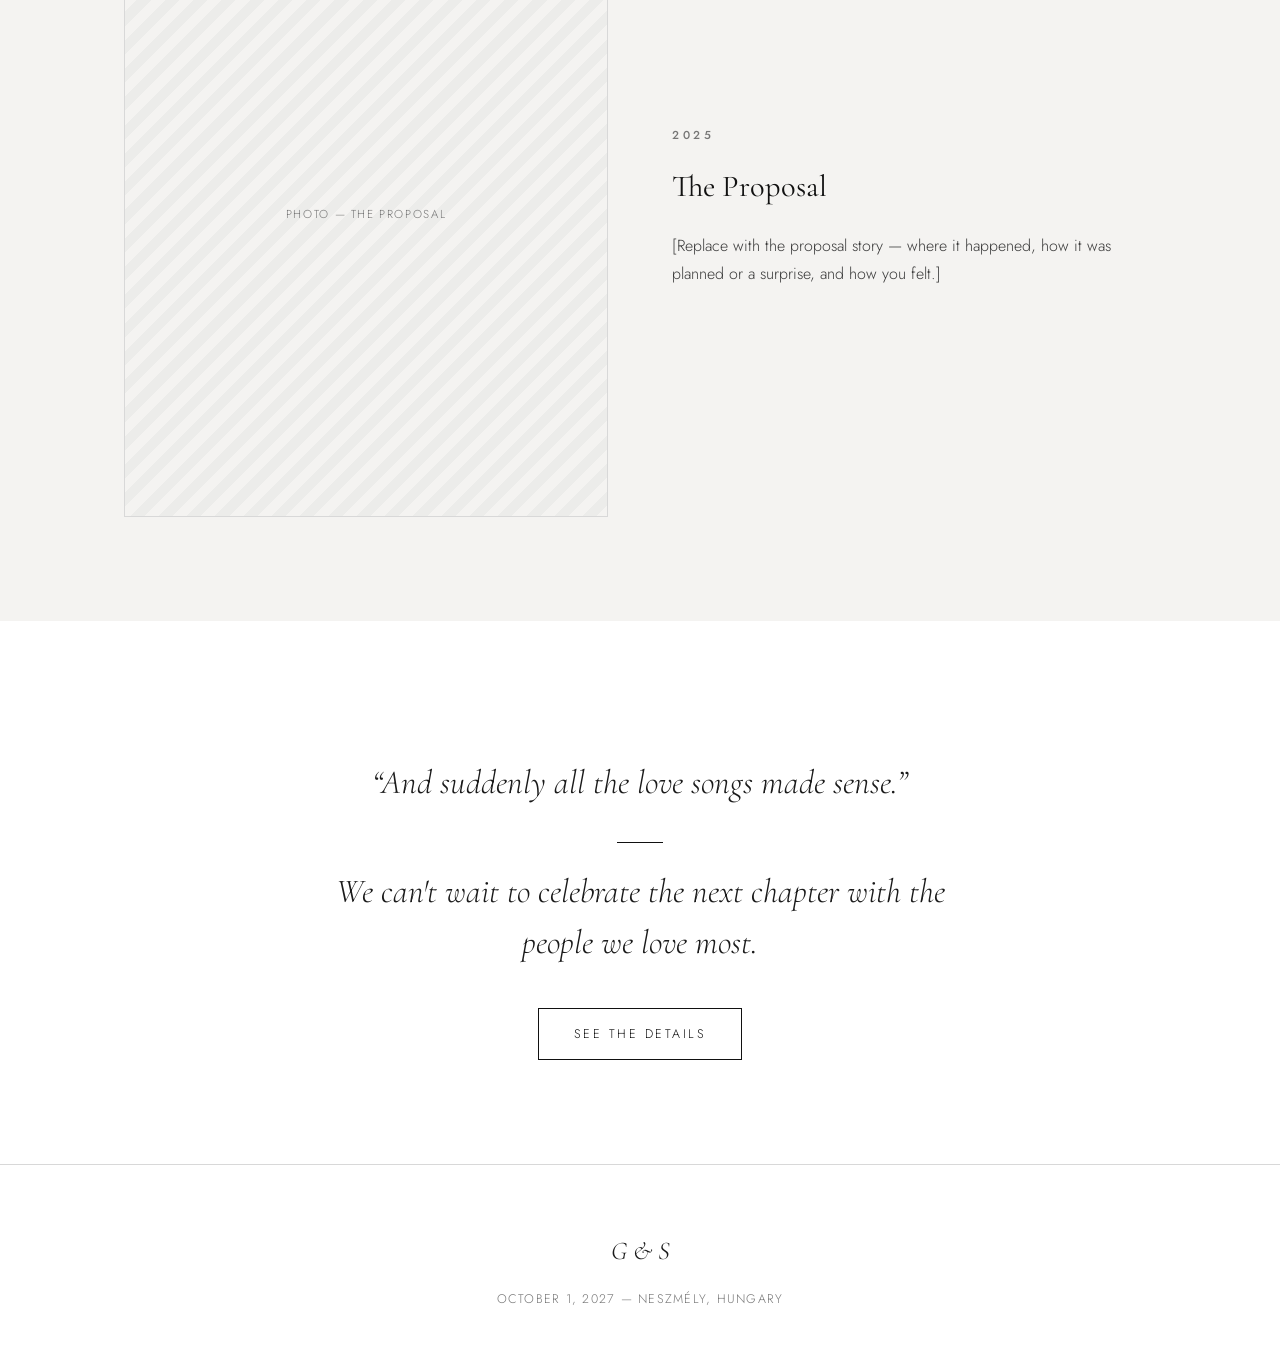
==== commit 1b183fad: "Add real hotels near the venue, reframe Budapest as a day trip Replaced generic Budapest hotel place" ====
--- a/index.html
+++ b/index.html
@@ -29,7 +29,7 @@
 <section class="hero">
   <span class="eyebrow">We're Getting Married</span>
   <h1 class="hero-names">Gisele <span class="ampersand">&amp;</span> Sándor</h1>
-  <p class="hero-date">October 1, 2027 &nbsp;·&nbsp; Hungary</p>
+  <p class="hero-date">October 1, 2027 &nbsp;·&nbsp; Neszmély, Hungary</p>
   <div class="hero-scroll">Our Story</div>
 </section>
 
@@ -118,7 +118,7 @@
 
 <footer class="site-footer">
   <span class="ampersand">G &amp; S</span>
-  <p>October 1, 2027 — Hungary</p>
+  <p>October 1, 2027 — Neszmély, Hungary</p>
 </footer>
 
 <script src="js/main.js"></script>
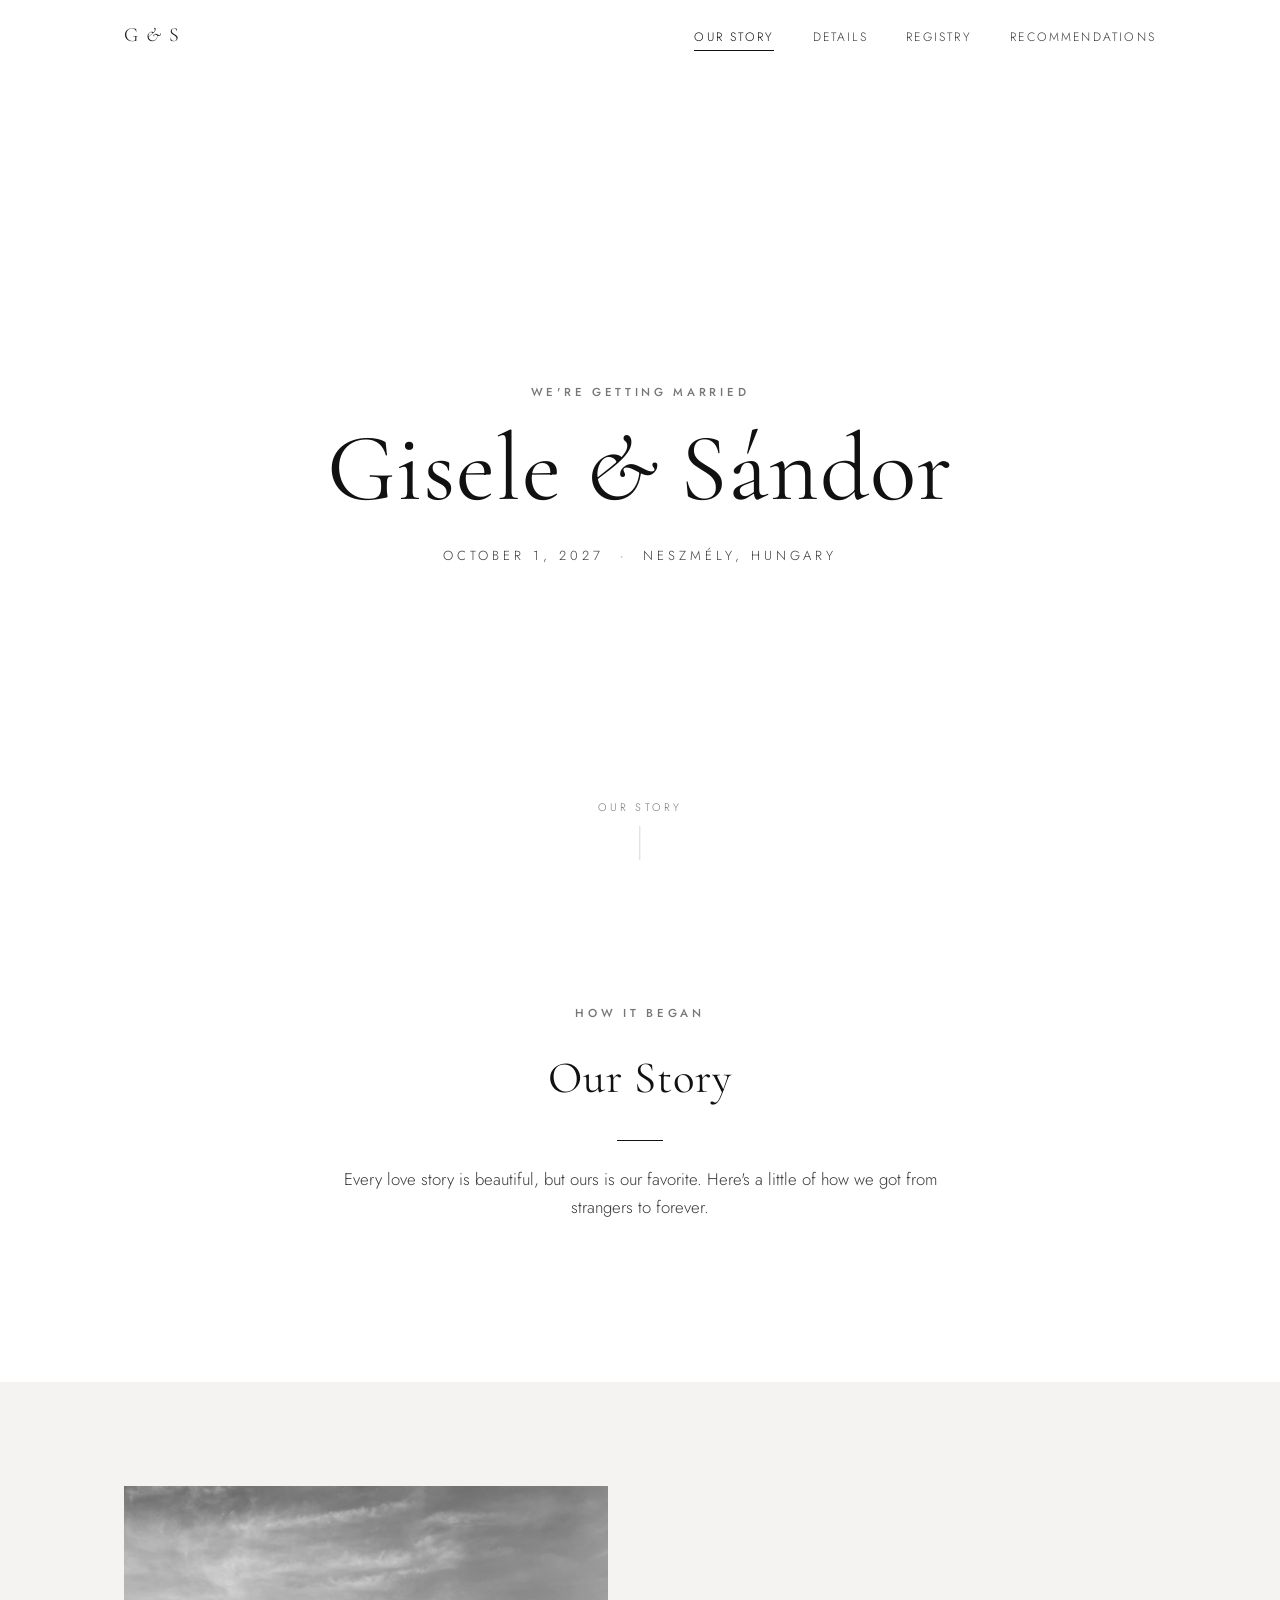
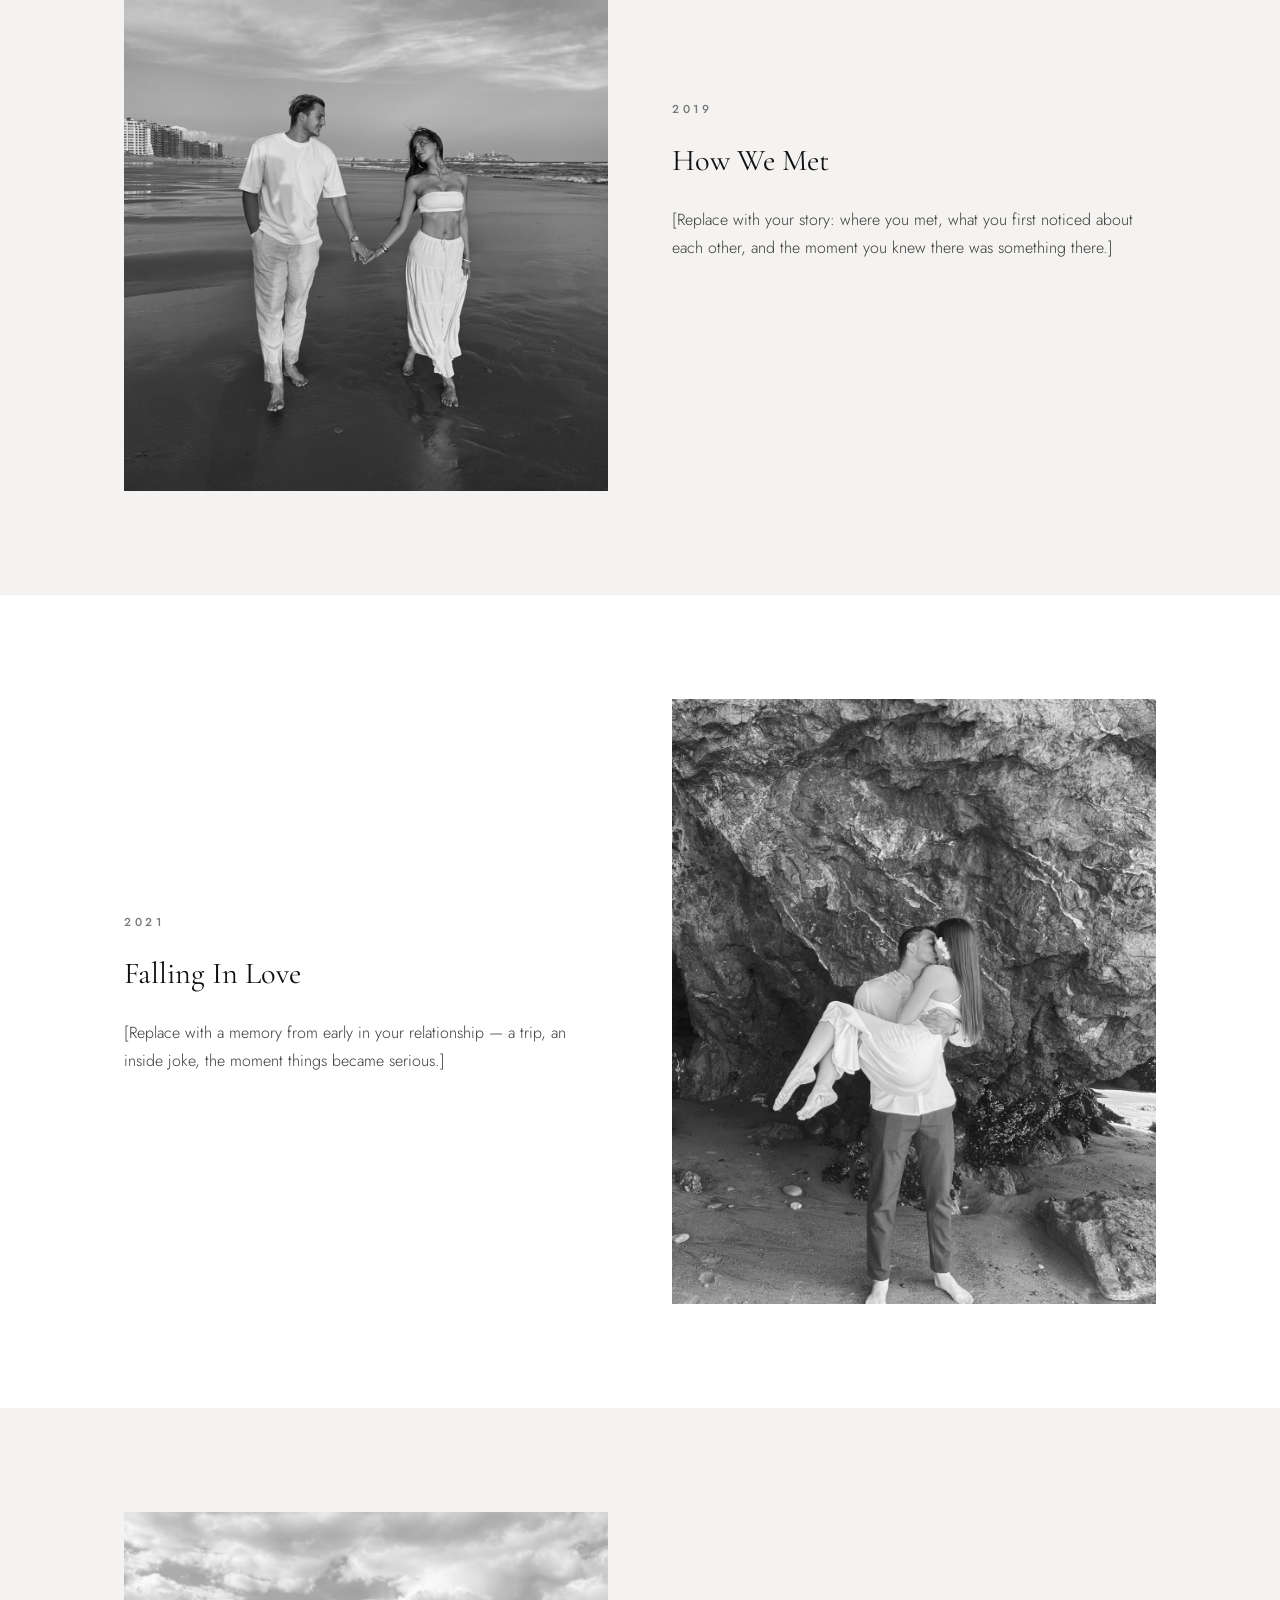
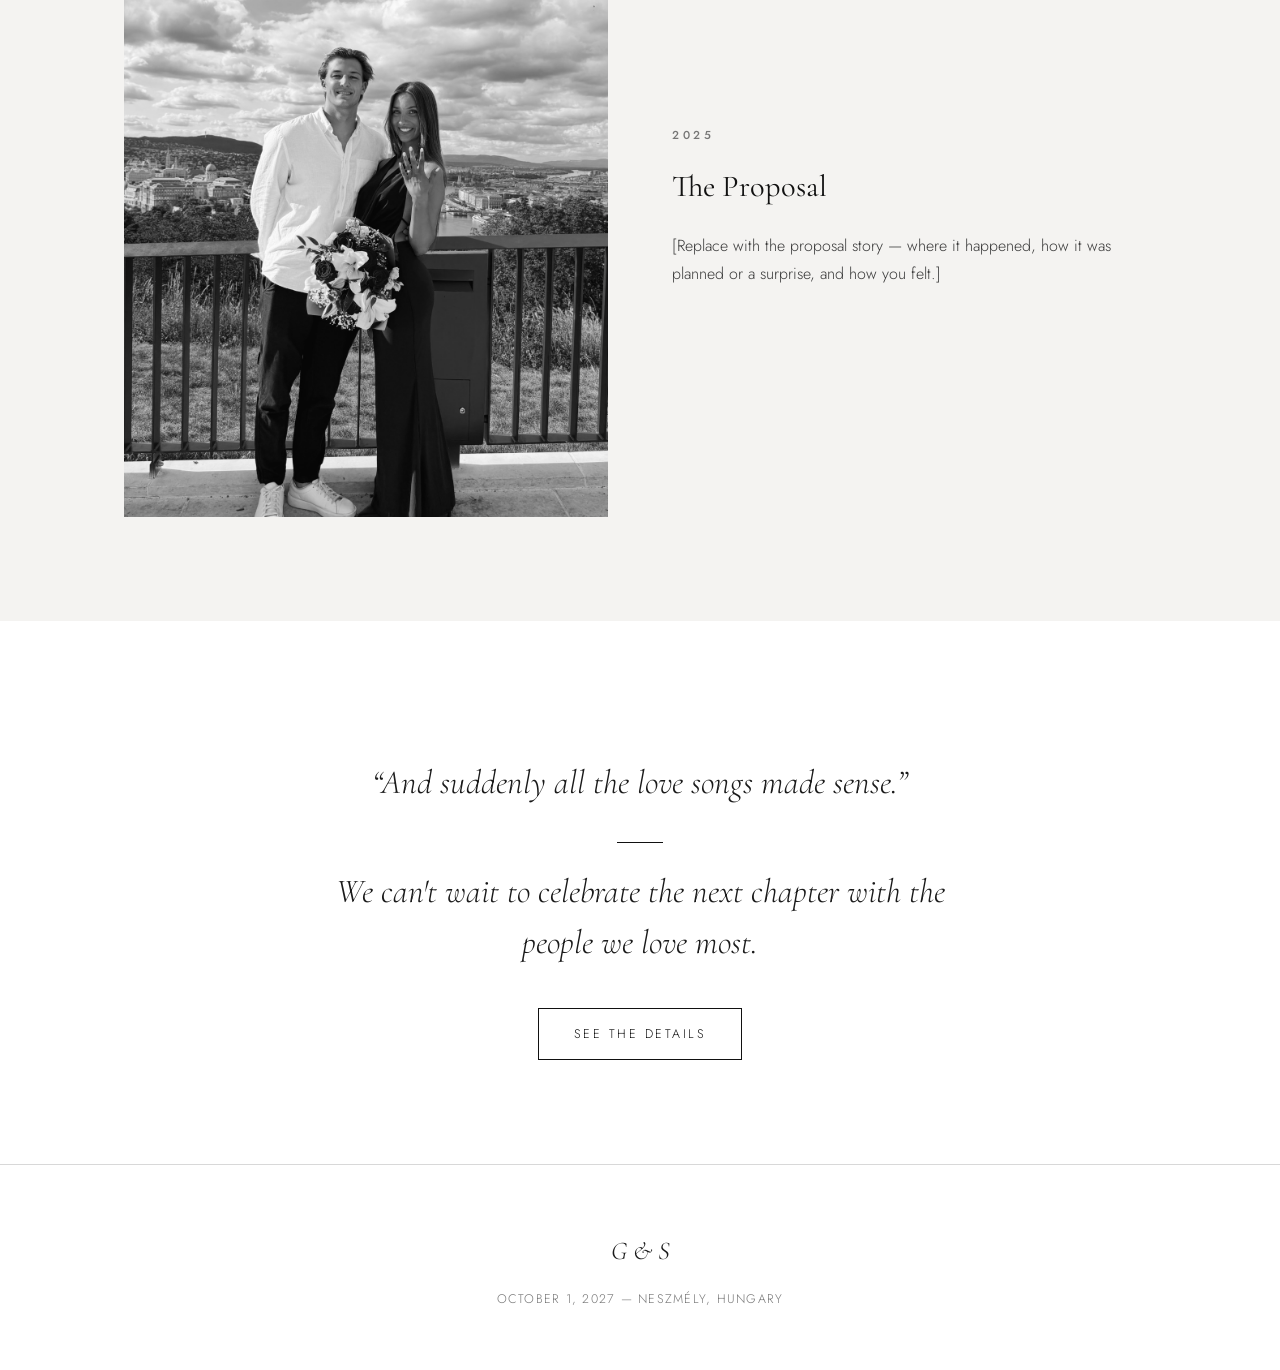
==== commit f07f181f: "Add real photos to the story page Proposal (Budapest overlook), How We Met, and Falling In Love phot" ====
--- a/index.html
+++ b/index.html
@@ -51,7 +51,7 @@
   <div class="container">
     <div class="story-grid reveal">
       <div class="story-media">
-        <div class="img-placeholder" data-label="how-we-met.jpg">Photo — How We Met</div>
+        <img src="images/how-we-met.jpg" alt="Gisele and Sándor walking on the beach" loading="lazy">
       </div>
       <div class="story-text">
         <span class="eyebrow">2019</span>
@@ -69,7 +69,7 @@
   <div class="container">
     <div class="story-grid reverse reveal">
       <div class="story-media">
-        <div class="img-placeholder" data-label="the-relationship.jpg">Photo — Falling In Love</div>
+        <img src="images/the-relationship.jpg" alt="Sándor carrying Gisele by the rocks at the beach" loading="lazy">
       </div>
       <div class="story-text">
         <span class="eyebrow">2021</span>
@@ -87,7 +87,7 @@
   <div class="container">
     <div class="story-grid reveal">
       <div class="story-media">
-        <div class="img-placeholder" data-label="the-proposal.jpg">Photo — The Proposal</div>
+        <img src="images/the-proposal.jpg" alt="Sándor and Gisele engaged, overlooking Budapest" loading="lazy">
       </div>
       <div class="story-text">
         <span class="eyebrow">2025</span>
--- a/css/style.css
+++ b/css/style.css
@@ -764,6 +764,19 @@
   margin-bottom: 0.35rem;
 }
 
+.rec-item h4 a {
+  background-image: linear-gradient(var(--black), var(--black));
+  background-position: 0 100%;
+  background-repeat: no-repeat;
+  background-size: 0% 1px;
+  padding-bottom: 2px;
+  transition: background-size var(--transition);
+}
+
+.rec-item h4 a:hover {
+  background-size: 100% 1px;
+}
+
 .rec-item .rec-tag {
   display: inline-block;
   font-size: 0.68rem;
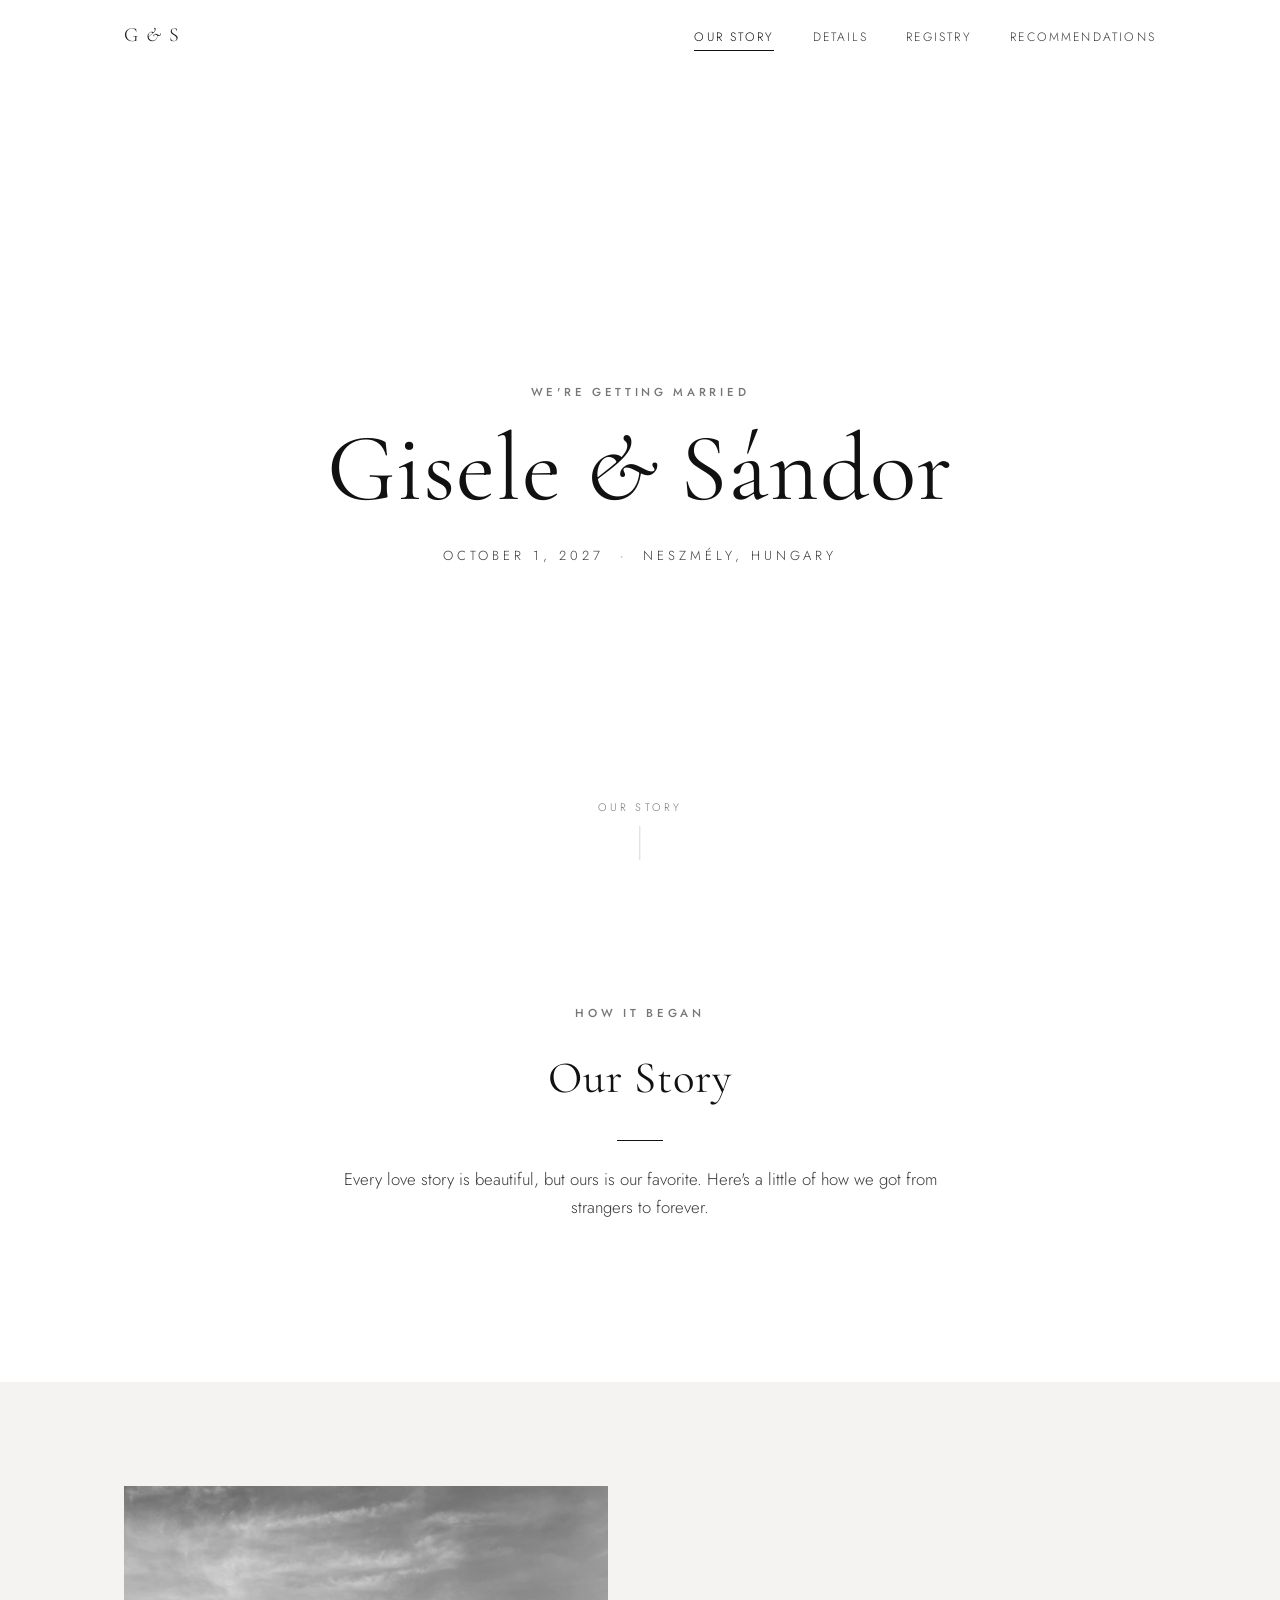
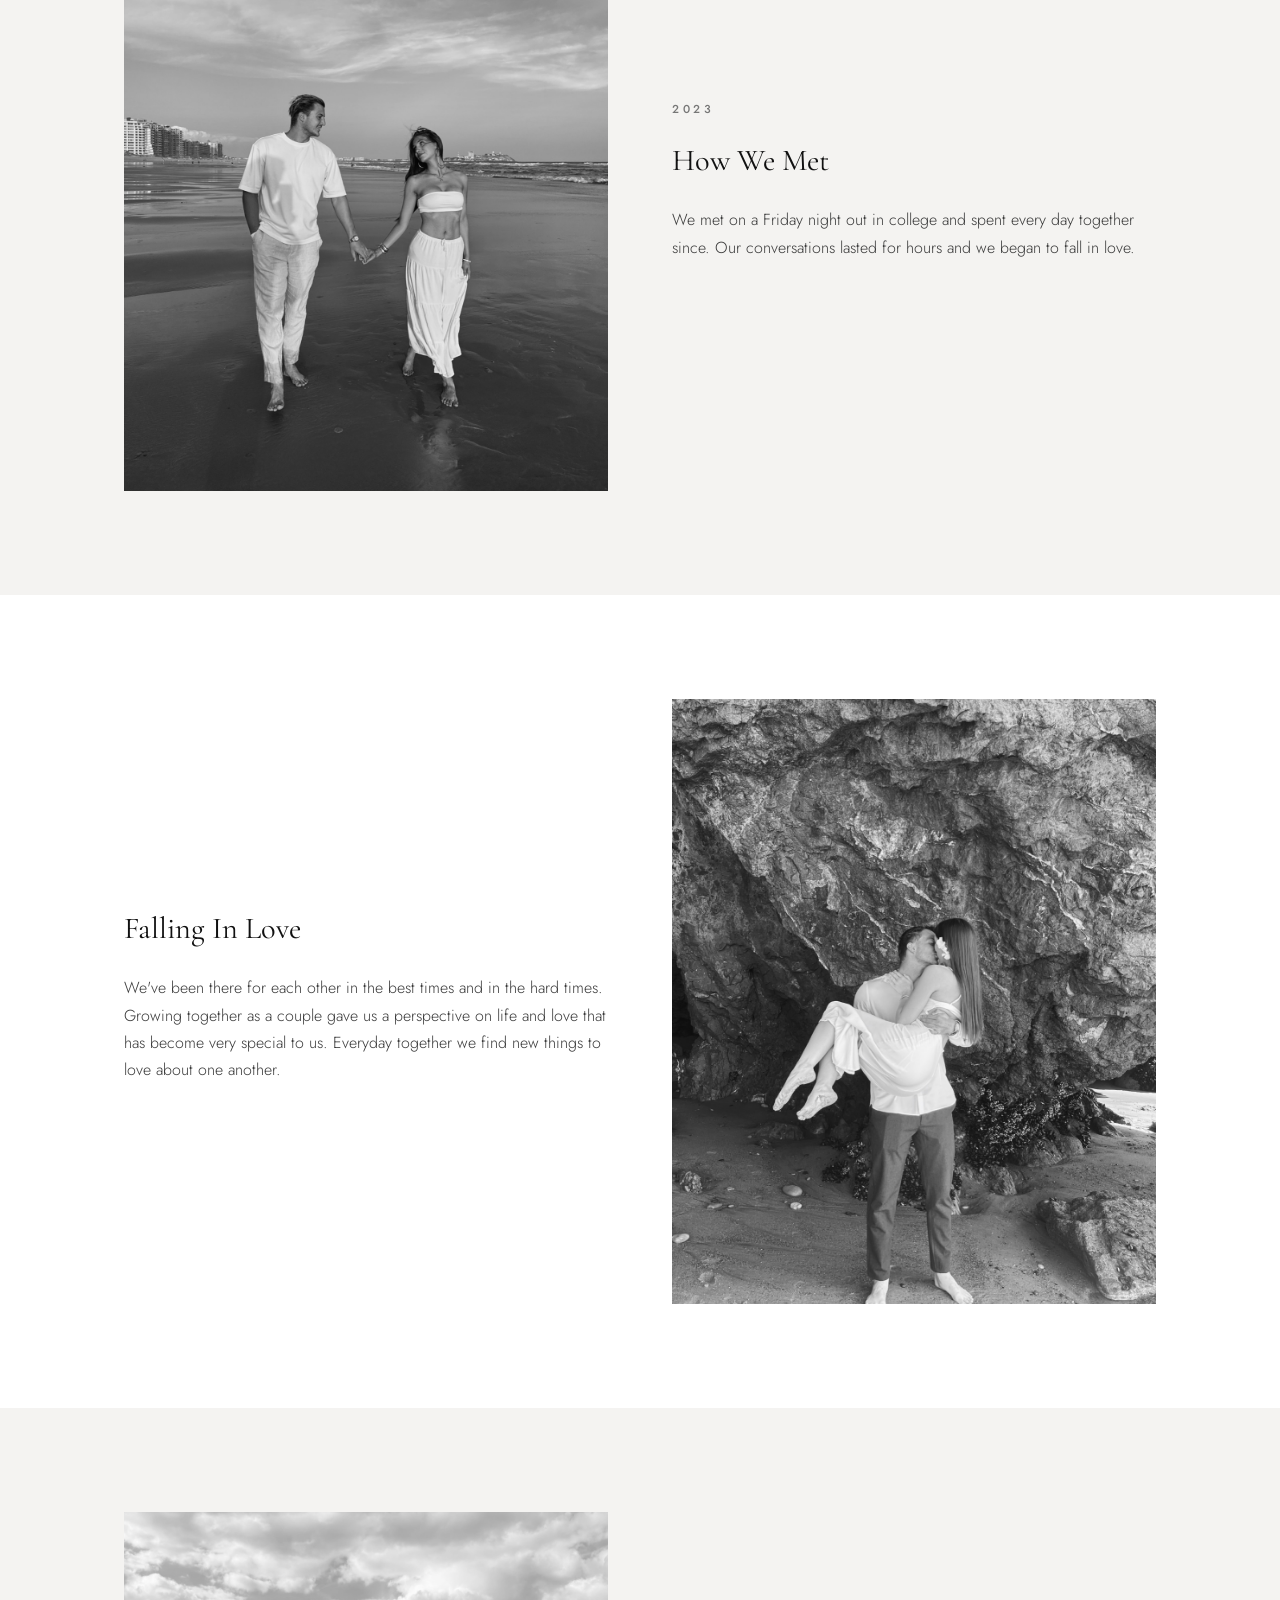
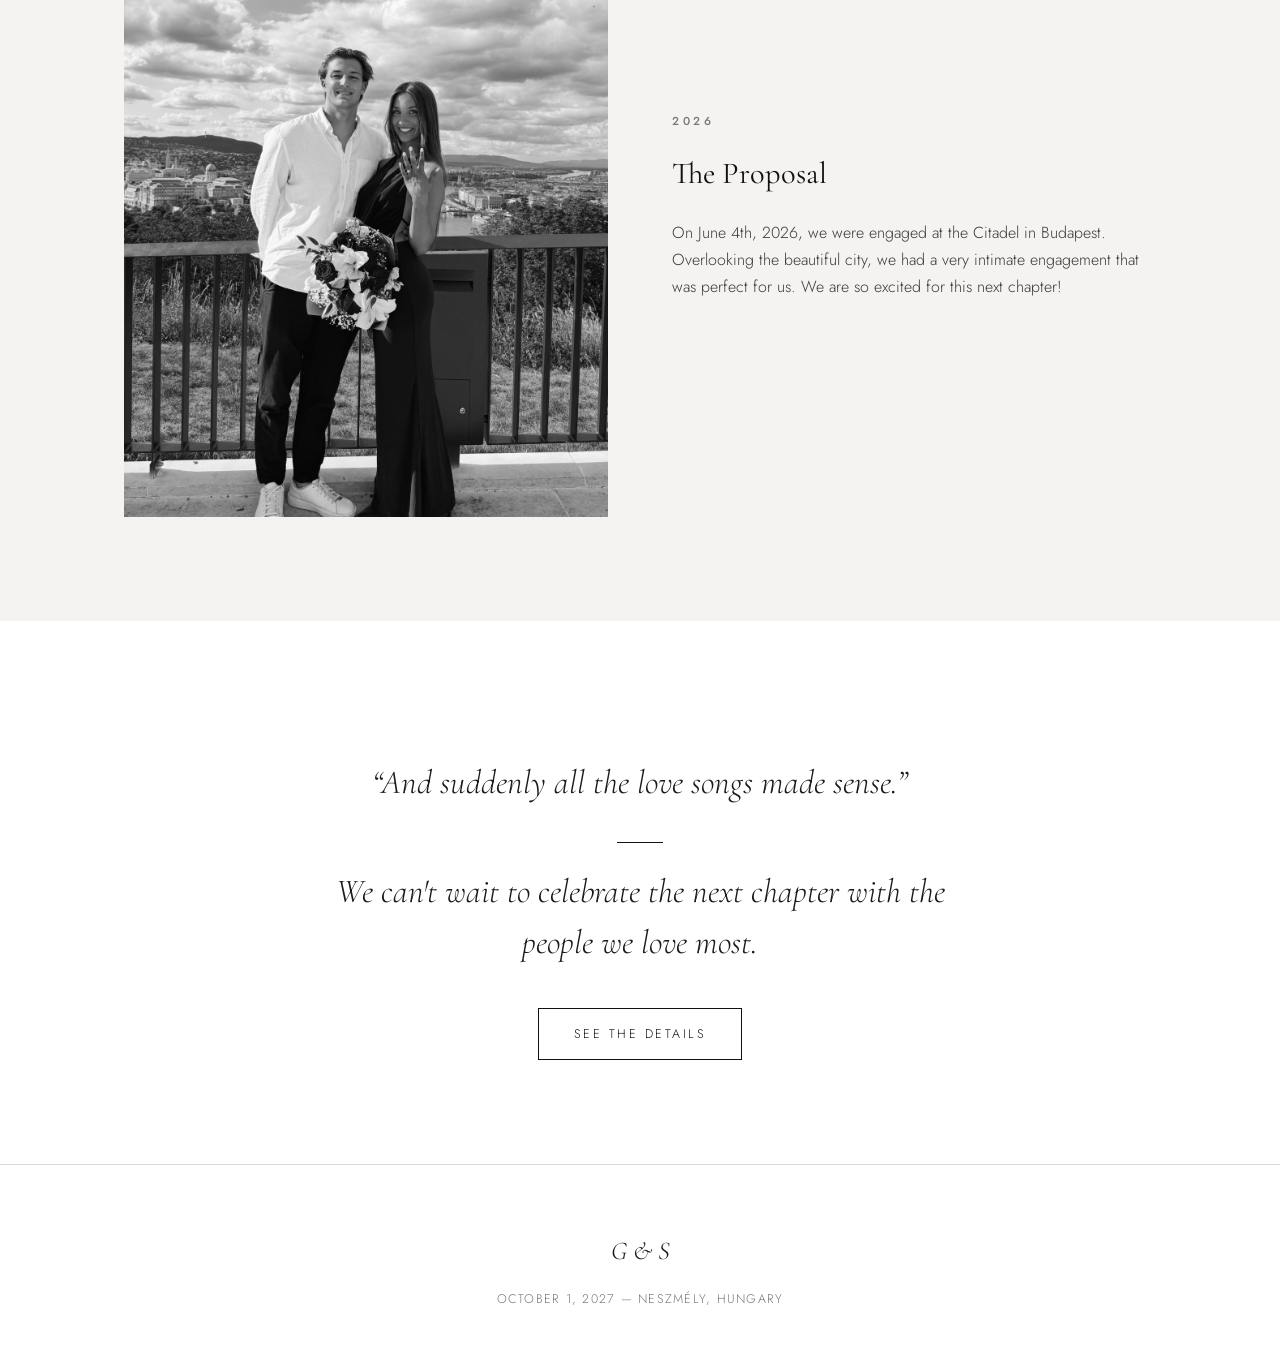
==== commit e708c721: "Add real story text and correct years How We Met (2023), Falling In Love (no year), and The Proposal" ====
--- a/index.html
+++ b/index.html
@@ -54,11 +54,12 @@
         <img src="images/how-we-met.jpg" alt="Gisele and Sándor walking on the beach" loading="lazy">
       </div>
       <div class="story-text">
-        <span class="eyebrow">2019</span>
+        <span class="eyebrow">2023</span>
         <h3>How We Met</h3>
         <p>
-          [Replace with your story: where you met, what you first noticed about
-          each other, and the moment you knew there was something there.]
+          We met on a Friday night out in college and spent every day
+          together since. Our conversations lasted for hours and we began
+          to fall in love.
         </p>
       </div>
     </div>
@@ -72,11 +73,12 @@
         <img src="images/the-relationship.jpg" alt="Sándor carrying Gisele by the rocks at the beach" loading="lazy">
       </div>
       <div class="story-text">
-        <span class="eyebrow">2021</span>
         <h3>Falling In Love</h3>
         <p>
-          [Replace with a memory from early in your relationship — a trip, an
-          inside joke, the moment things became serious.]
+          We've been there for each other in the best times and in the hard
+          times. Growing together as a couple gave us a perspective on life
+          and love that has become very special to us. Everyday together we
+          find new things to love about one another.
         </p>
       </div>
     </div>
@@ -90,11 +92,12 @@
         <img src="images/the-proposal.jpg" alt="Sándor and Gisele engaged, overlooking Budapest" loading="lazy">
       </div>
       <div class="story-text">
-        <span class="eyebrow">2025</span>
+        <span class="eyebrow">2026</span>
         <h3>The Proposal</h3>
         <p>
-          [Replace with the proposal story — where it happened, how it was
-          planned or a surprise, and how you felt.]
+          On June 4th, 2026, we were engaged at the Citadel in Budapest.
+          Overlooking the beautiful city, we had a very intimate engagement
+          that was perfect for us. We are so excited for this next chapter!
         </p>
       </div>
     </div>
